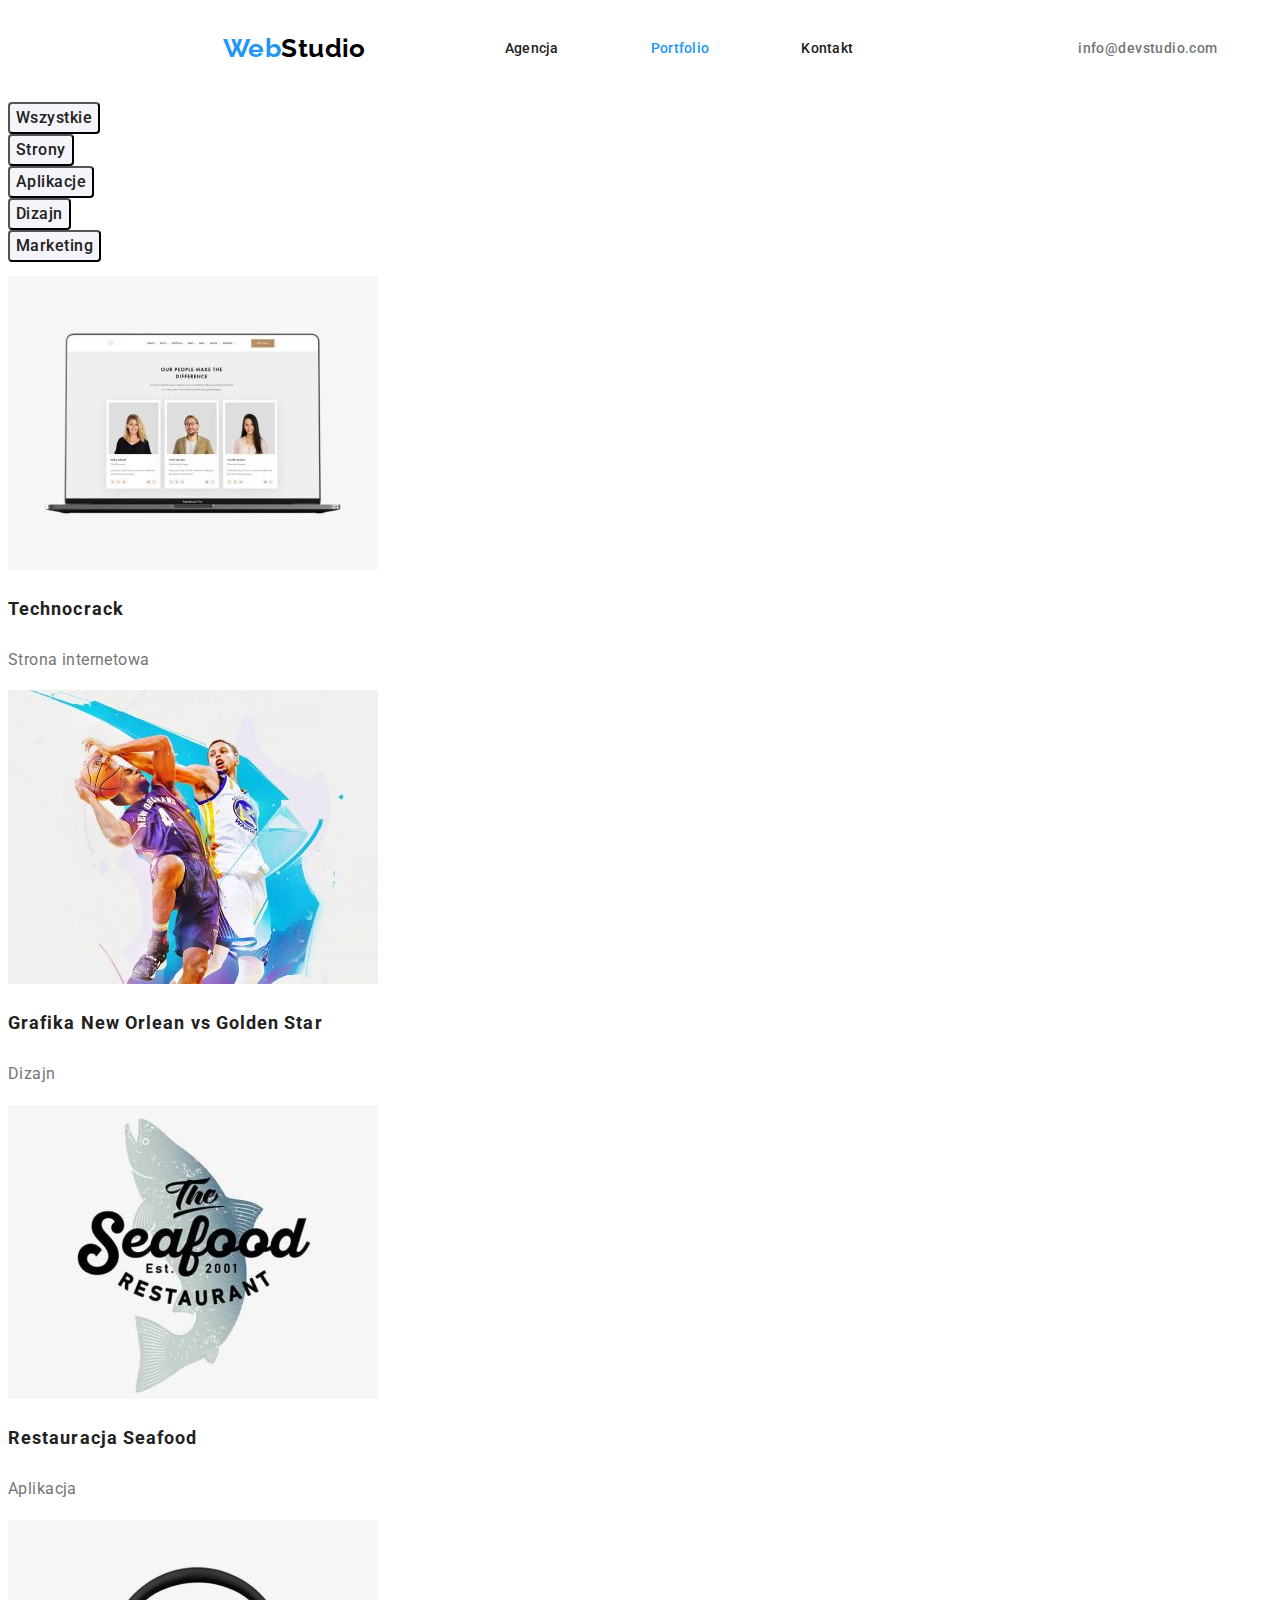
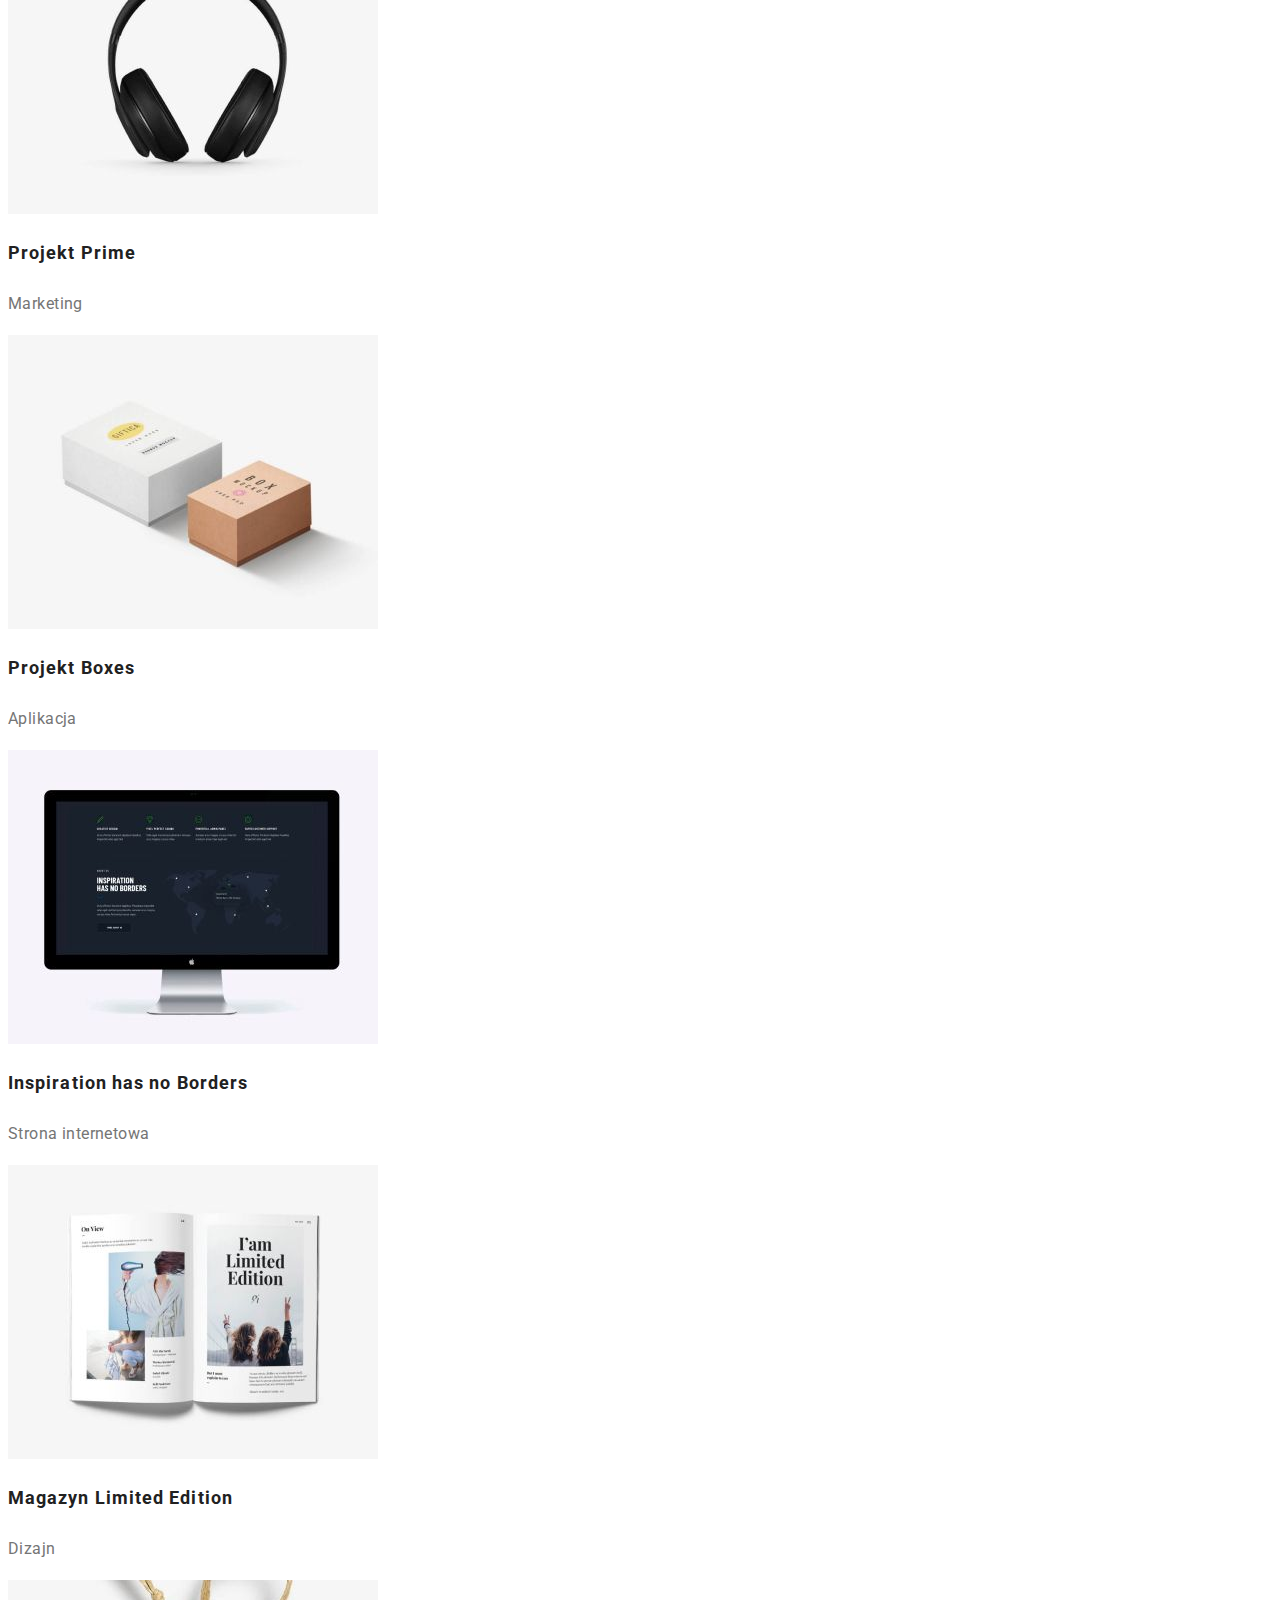
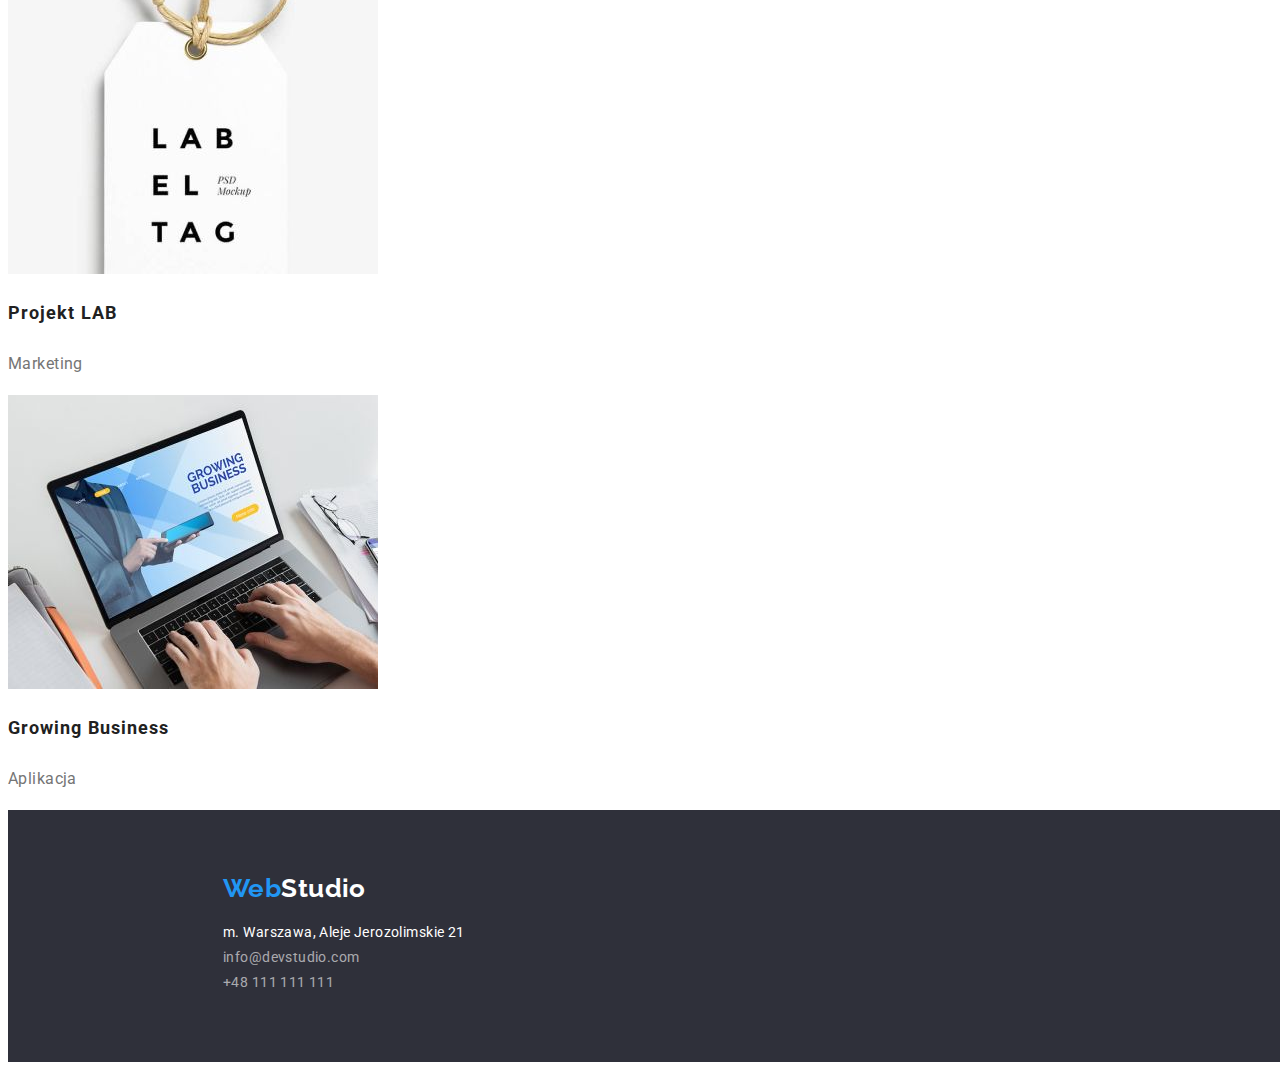
==== portfolio.html @ d2b50af0 "Positioned elements in footer" ====
<!DOCTYPE html>
<html lang="en">
    <head>
        <meta charset="UTF-8" />
        <meta http-equiv="X-UA-Compatible" content="IE=edge" />
        <meta name="viewport" content="width=device-width, initial-scale=1.0" />
        <link rel="stylesheet" href="./css/styles.css" />
        <title>WebStudio</title>
    </head>
    <body>
        <header class="no-decoration no-list-style header">
            <a href="./index.html" class="logo logo-menu"><span>Web</span>Studio</a>
            <nav class="link-select">
                <ul class="menu">
                    <li>
                        <a
                            href="./index.html"
                            class="menu-navigation"
                            >Agencja</a
                        >
                    </li>
                    <li>
                        <a href="./portfolio.html" class="menu-navigation  menu-active"
                            >Portfolio</a
                        >
                    </li>
                    <li>
                        <a href="#" class="menu-navigation">Kontakt</a>
                    </li>
                </ul>
            </nav>
            <ul class="menu-contact link-select">
                <li>
                    <a href="mailto:info@devstudio.com">info@devstudio.com</a>
                </li>
                <li>
                    <a href="tel:+48111111111">+48 111 111 111</a>
                </li>
            </ul>
        </header>
        <main>
            <section class="portfolio no-list-style">
                <h2 class="visually-hidden">Portfolio</h2>
                <ul>
                    <li><button type="button">Wszystkie</button></li>
                    <li><button type="button">Strony</button></li>
                    <li><button type="button">Aplikacje</button></li>
                    <li><button type="button">Dizajn</button></li>
                    <li><button type="button">Marketing</button></li>
                </ul>
                <ul>
                    <li>
                        <img
                            src="./images/portfolio/laptop.jpg"
                            alt="laptop displaying three people"
                            width="370"
                            height="294"
                        />
                        <h3>Technocrack</h3>
                        <p>Strona internetowa</p>
                    </li>
                    <li>
                        <img
                            src="./images/portfolio/two-men.jpg"
                            alt="two mens playing basketball"
                            width="370"
                            height="294"
                        />
                        <h3>Grafika New Orlean vs Golden Star</h3>
                        <p>Dizajn</p>
                    </li>
                    <li>
                        <img
                            src="./images/portfolio/logo-seafood.jpg"
                            alt="logo seafood restaurant"
                            width="370"
                            height="294"
                        />
                        <h3>Restauracja Seafood</h3>
                        <p>Aplikacja</p>
                    </li>
                    <li>
                        <img
                            src="./images/portfolio/headphones.jpg"
                            alt="headphones"
                            width="370"
                            height="294"
                        />
                        <h3>Projekt Prime</h3>
                        <p>Marketing</p>
                    </li>
                    <li>
                        <img
                            src="./images/portfolio/boxes.jpg"
                            alt="two boxes"
                            width="370"
                            height="294"
                        />
                        <h3>Projekt Boxes</h3>
                        <p>Aplikacja</p>
                    </li>
                    <li>
                        <img
                            src="./images/portfolio/monitor.jpg"
                            alt="monitor"
                            width="370"
                            height="294"
                        />
                        <h3>Inspiration has no Borders</h3>
                        <p>Strona internetowa</p>
                    </li>
                    <li>
                        <img
                            src="./images/portfolio/book.jpg"
                            alt="open book"
                            width="370"
                            height="294"
                        />
                        <h3>Magazyn Limited Edition</h3>
                        <p>Dizajn</p>
                    </li>
                    <li>
                        <img
                            src="./images/portfolio/tag.jpg"
                            alt="label"
                            width="370"
                            height="294"
                        />
                        <h3>Projekt LAB</h3>
                        <p>Marketing</p>
                    </li>
                    <li>
                        <img
                            src="./images/portfolio/laptop-working.jpg"
                            alt="men working on laptop"
                            width="370"
                            height="294"
                        />
                        <h3>Growing Business</h3>
                        <p>Aplikacja</p>
                    </li>
                </ul>
            </section>
        </main>
        <footer class="footer no-decoration no-list-style">
            <a href="./index.html" class="logo logo-footer"
                ><span>Web</span>Studio</a
            >
            <address class="footer-navigation link-select">
                <ul class="footer-list">
                    <li class="footer-item">
                        <a
                            href="https://goo.gl/maps/btFzgZddrcj7EQLm6"
                            target="_blank"
                            rel="nofollow noopener"
                        >
                            m. Warszawa, Aleje Jerozolimskie 21
                        </a>
                    </li>
                    <li class="footer-item">
                        <a href="mailto:info@devstudio.com"
                            >info@devstudio.com</a
                        >
                    </li>
                    <li class="footer-item">
                        <a href="tel:+48111111111">+48 111 111 111</a>
                    </li>
                </ul>
            </address>
        </footer>
    </body>
</html>
---- css/styles.css ----
@import url('https://fonts.googleapis.com/css2?family=Raleway:wght@700&family=Roboto:wght@400;500;700;900&display=swap');

:root {
    --siteBackgroundColor: #E5E5E5;
    --blackColor: #000;
    --whiteColor: #FFF;
    --contactColor: #757575;
    --secondaryPageColor: #212121;
    --mainPageColor: #2196F3;
    --footerContactColor: rgba(255, 255, 255, 0.6);
    --bannerBackgroundColor: #2F303A;
    --buttonColor: #F5F4FA;
}

ul {
    padding: 0;
}

body {
    font-family: 'Roboto', sans-serif;
    font-weight: 400;
    font-size: 14px;
    width: 1600px;
    letter-spacing: 0.03em;
    background-color: var(--whiteColor);
    color: var(--secondaryPageColor);
}

.no-decoration a {
    text-decoration: none;
    font-style: normal;
}

.no-list-style li {
    list-style-type: none;
}

.visually-hidden {
    position: absolute;
    width: 1px;
    height: 1px;
    margin: -1px;
    border: 0;
    padding: 0;
    white-space: nowrap;
    clip-path: inset(100%);
    clip: rect(0 0 0 0);
    overflow: hidden;
}

.header {
    height: 80px;
    display: flex;
    align-items: center;
}

.link-select a:hover,
.link-select a:focus,
.link-select ul li a:hover,
.link-select ul li a:focus {
    color: var(--mainPageColor);
}

.menu {
    display: flex;
}

.menu-navigation {
    font-weight: 500;
    line-height: 16px;
    letter-spacing: 0.02em;
    color: var(--secondaryPageColor);
    margin: 0 46px;
}

.menu-active {
    color: var(--mainPageColor);

}

.menu-contact {
    display: flex;
    margin: auto;
}

.menu-contact a {
    color: var(--contactColor);
    font-weight: 500;
    margin: 0 50px;
}

.logo {
    font-family: 'Raleway', sans-serif;
    font-weight: 700;
    font-size: 26px;
    line-height: 1.19;
    color: var(--blackColor);
}

.logo-menu {
    margin: 0 93px 0 215px;
}

.logo span {
    color: var(--mainPageColor);
}

.logo-footer {
    color: var(--whiteColor);
    margin: 0 0 20px 215px;
}

.footer {
    background: var(--bannerBackgroundColor);
    height: 252px;
    display: flex;
    flex-direction: column;
    justify-content: center;
}

.footer-list {
    margin: 0 0 0 215px;
}

.footer-item {
    margin: 0 0 9px;
}

.footer-navigation a {
    color: var(--footerContactColor);
}

.footer-navigation li:first-child a {
    color: var(--whiteColor);
}

.banner {
    background: var(--bannerBackgroundColor);
    height: 600px;
    display: flex;
    flex-direction: column;
    align-items: center;
    justify-content: center;

}

.banner-title {
    font-weight: 900;
    font-size: 44px;
    font-family: inherit;
    line-height: 1.36;
    text-align: center;
    letter-spacing: 0.06em;
    color: var(--whiteColor);
    width: 700px;
}

.banner-button {
    color: var(--whiteColor);
    background: var(--mainPageColor);
    box-shadow: 0px 4px 4px rgba(0, 0, 0, 0.15);
    border-radius: 4px;
    width: 200px;
    height: 50px;
    font-weight: 700;
    font-size: 16px;
    font-family: inherit;
    line-height: 1.87;
    letter-spacing: 0.06em;
    cursor: pointer;
}

.description-list {
    display: flex;
    justify-content: center;
}

.description-item {
    width: 270px;
    margin: 94px 30px;
}

.description-subtitle {
    font-weight: 700;
    font-size: 14px;
    line-height: 1.14;
    color: var(--secondaryPageColor);
}

.description-content {
    line-height: 1.71;
    color: var(--contactColor);
}

.about_us {
    display: flex;
    justify-content: center;
}

.about_us-item {
    margin: 50px 30px;
}

.about_us-title {
    font-weight: 700;
    font-size: 36px;
    line-height: 1.16;
    text-align: center;
    color: var(--secondaryPageColor);
}

.crew {
    background: var(--buttonColor);
    height: 648px;
    display: flex;
    flex-direction: column;
    align-items: center;
}

.crew-list {
    display: flex;
    justify-content: center;
}

.crew-item {
    width: 270px;
    background: var(--whiteColor);
    box-shadow: 0px 1px 3px rgba(0, 0, 0, 0.12), 0px 1px 1px rgba(0, 0, 0, 0.14), 0px 2px 1px rgba(0, 0, 0, 0.2);
    border-radius: 0px 0px 4px 4px;
    margin: 0 30px;
}

.crew-title {
    font-weight: 700;
    font-size: 36px;
    line-height: 1.16;
    text-align: center;
    color: var(--secondaryPageColor);
}

.crew-name {
    font-weight: 500;
    font-size: 16px;
    line-height: 1.18;
    text-align: center;
    color: var(--secondaryPageColor);
    margin: 30px 0 10px;
}

.crew-position {
    font-size: 16px;
    line-height: 1.18;
    text-align: center;
    color: var(--contactColor);
    padding: 0 0 30px;
}

/*-------------------------------------- PORTFOLIO STLES --------------------------------------*/

.portfolio h3 {
    font-weight: 700;
    font-size: 18px;
    line-height: 2;
    letter-spacing: 0.06em;
    color: var(--secondaryPageColor);
}

.portfolio p {
    font-size: 16px;
    line-height: 1.87;
    color: var(--contactColor);
}

.portfolio button {
    font-weight: 500;
    font-size: 16px;
    font-family: inherit;
    line-height: 1.62;
    letter-spacing: 0.03em;
    text-align: center;
    border-radius: 4px;
    background: var(--buttonColor);
    color: var(--secondaryPageColor);
    cursor: pointer;
}

.portfolio button:hover,
.portfolio button:focus {
    color: var(--whiteColor);
    background: var(--mainPageColor);
    box-shadow: 0px 3px 1px rgba(0, 0, 0, 0.1), 0px 1px 2px rgba(0, 0, 0, 0.08), 0px 2px 2px rgba(0, 0, 0, 0.12);
}
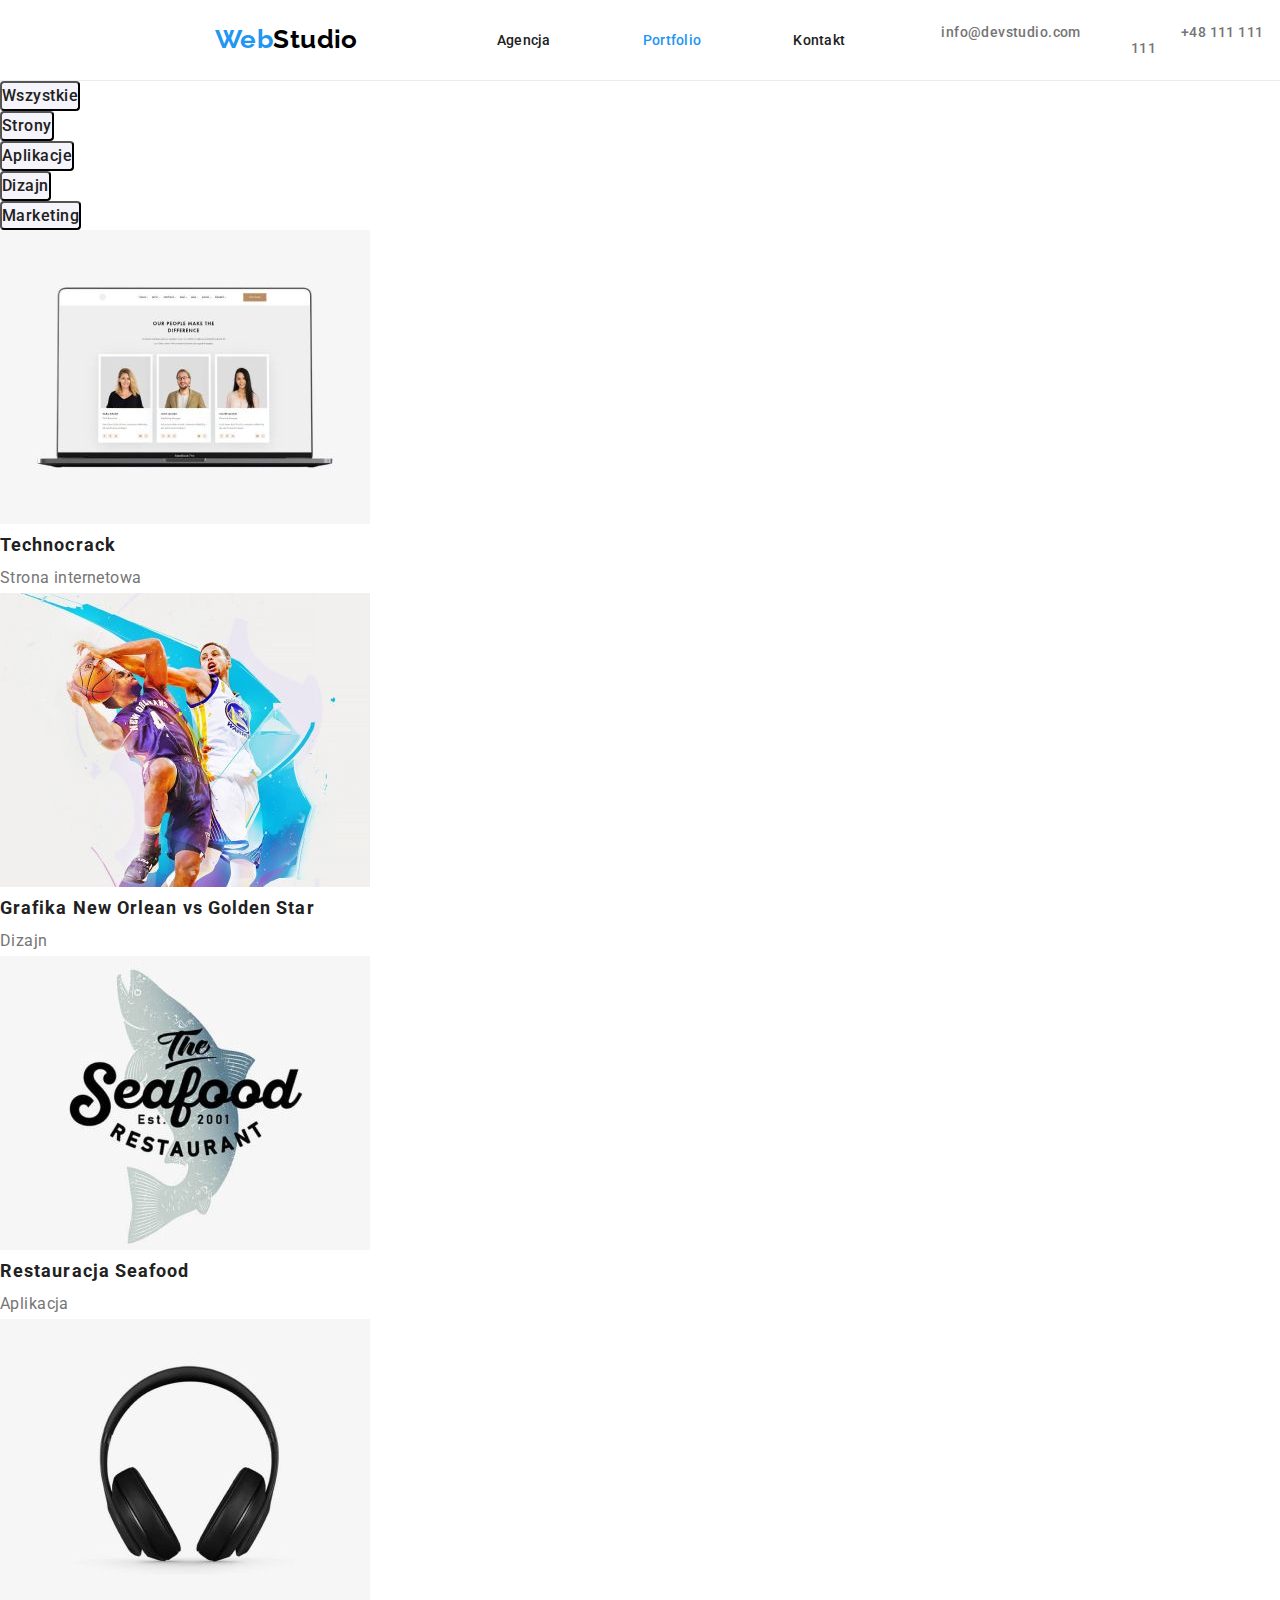
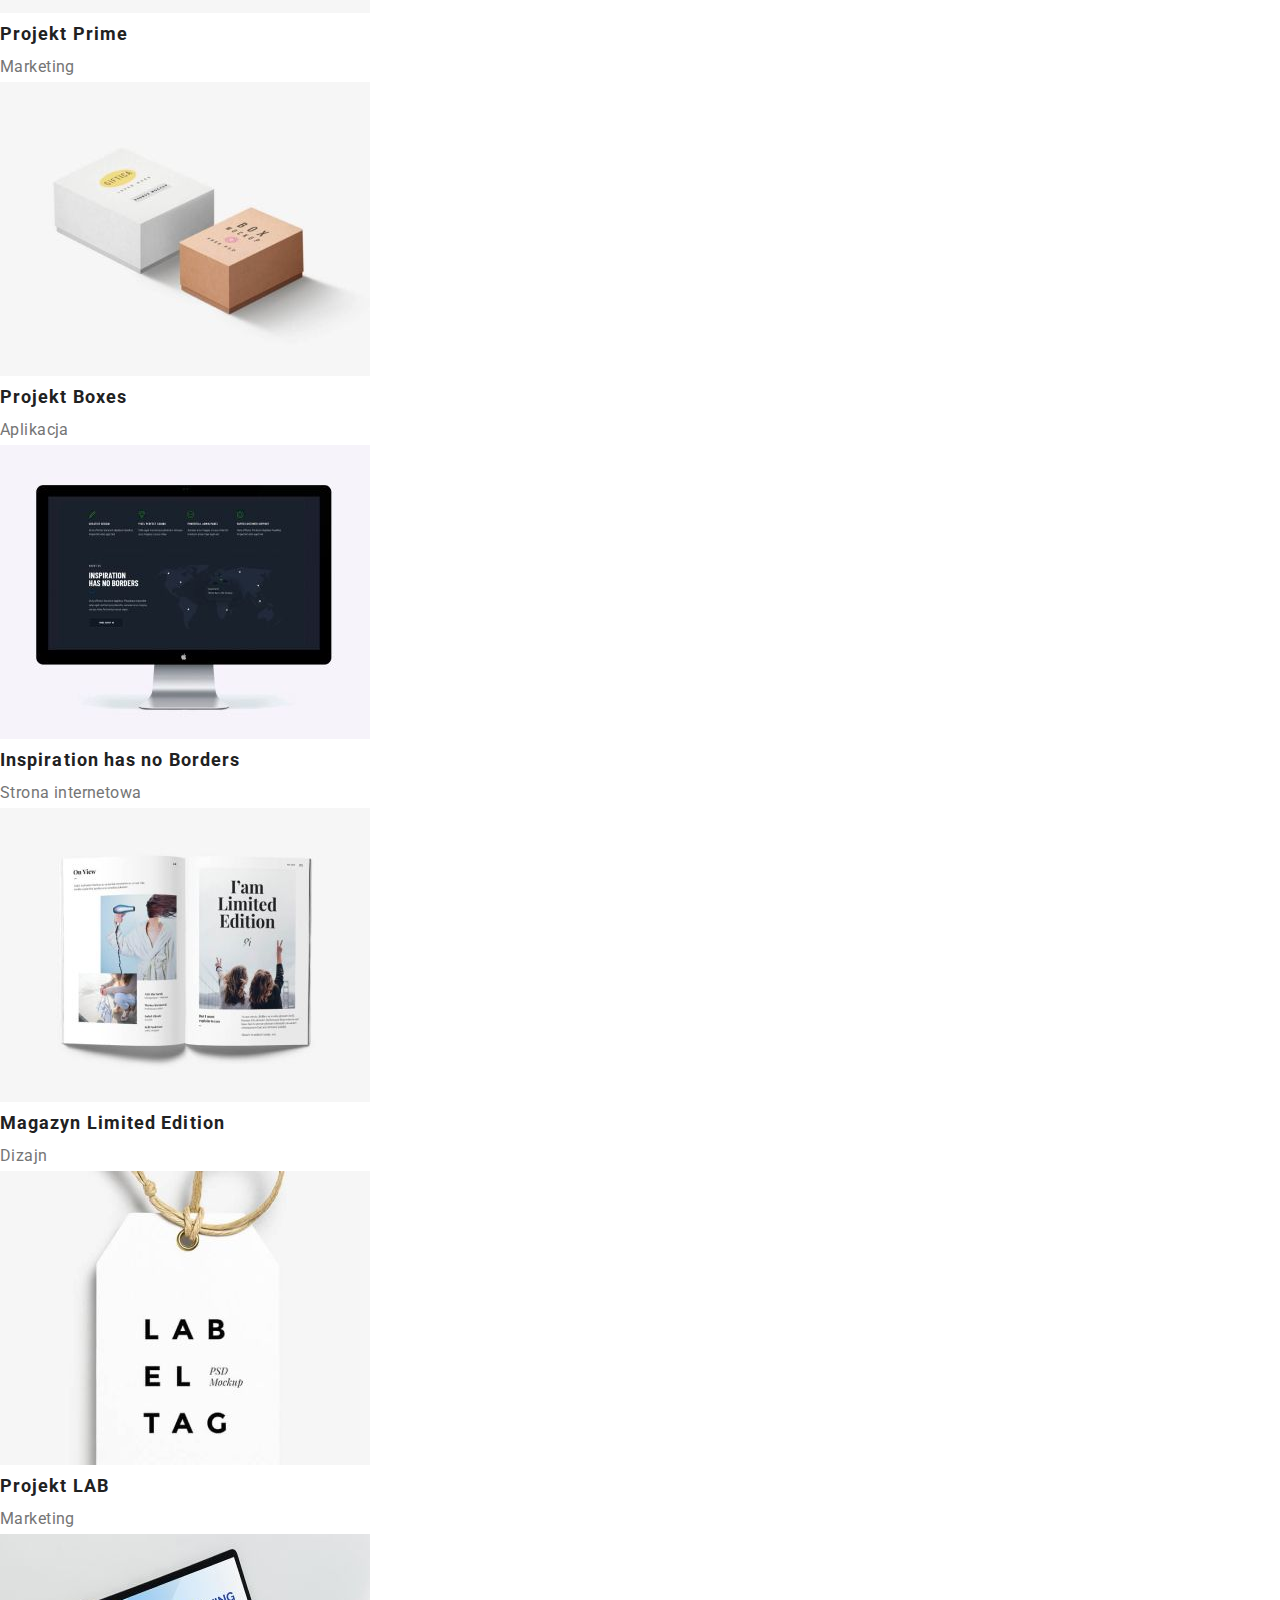
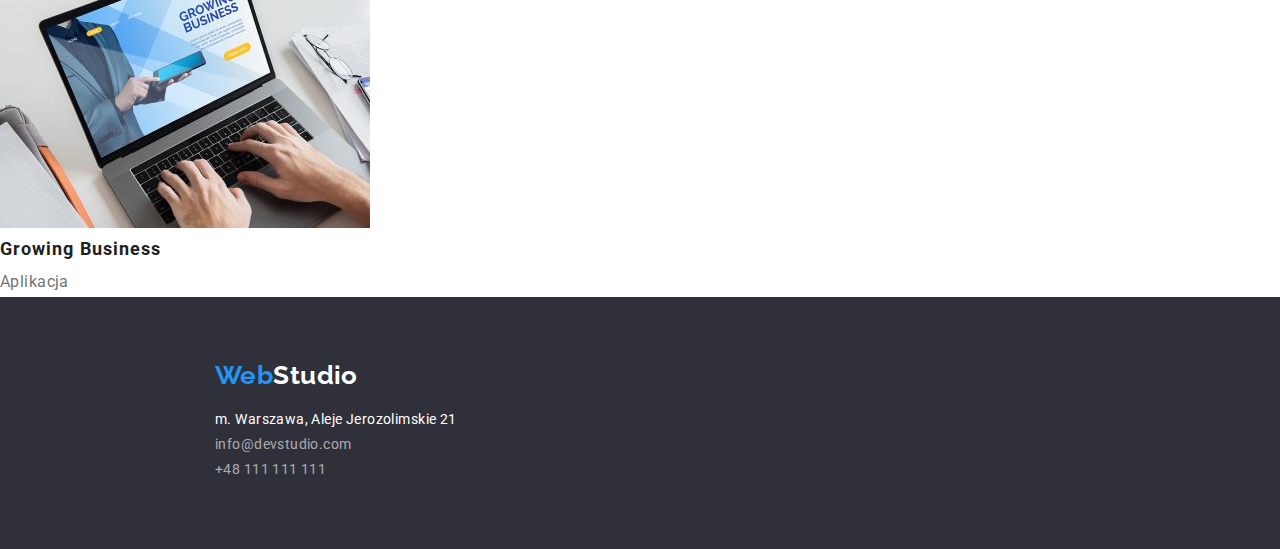
==== commit eb988749: "Corrected styles in header" ====
--- a/portfolio.html
+++ b/portfolio.html
@@ -9,18 +9,20 @@
     </head>
     <body>
         <header class="no-decoration no-list-style header">
-            <a href="./index.html" class="logo logo-menu"><span>Web</span>Studio</a>
+            <a href="./index.html" class="logo logo-menu"
+                ><span>Web</span>Studio</a
+            >
             <nav class="link-select">
                 <ul class="menu">
                     <li>
-                        <a
-                            href="./index.html"
-                            class="menu-navigation"
+                        <a href="./index.html" class="menu-navigation"
                             >Agencja</a
                         >
                     </li>
                     <li>
-                        <a href="./portfolio.html" class="menu-navigation  menu-active"
+                        <a
+                            href="./portfolio.html"
+                            class="menu-navigation menu-active"
                             >Portfolio</a
                         >
                     </li>
--- a/css/styles.css
+++ b/css/styles.css
@@ -10,9 +10,11 @@
     --footerContactColor: rgba(255, 255, 255, 0.6);
     --bannerBackgroundColor: #2F303A;
     --buttonColor: #F5F4FA;
-}
-
-ul {
+    --headerButtonColor: #ECECEC;
+}
+
+* {
+    margin: 0;
     padding: 0;
 }
 
@@ -20,10 +22,20 @@
     font-family: 'Roboto', sans-serif;
     font-weight: 400;
     font-size: 14px;
-    width: 1600px;
     letter-spacing: 0.03em;
     background-color: var(--whiteColor);
     color: var(--secondaryPageColor);
+}
+
+.container {
+    width: 1600px;
+    display: flex;
+    flex-direction: column;
+    justify-content: center;
+}
+
+.section {
+    padding: 94px 0 94px;
 }
 
 .no-decoration a {
@@ -49,9 +61,10 @@
 }
 
 .header {
-    height: 80px;
     display: flex;
     align-items: center;
+    justify-content: flex-start;
+    border-bottom: 1px solid var(--headerButtonColor);
 }
 
 .link-select a:hover,
@@ -99,6 +112,7 @@
 
 .logo-menu {
     margin: 0 93px 0 215px;
+    padding: 24px 0 25px;
 }
 
 .logo span {
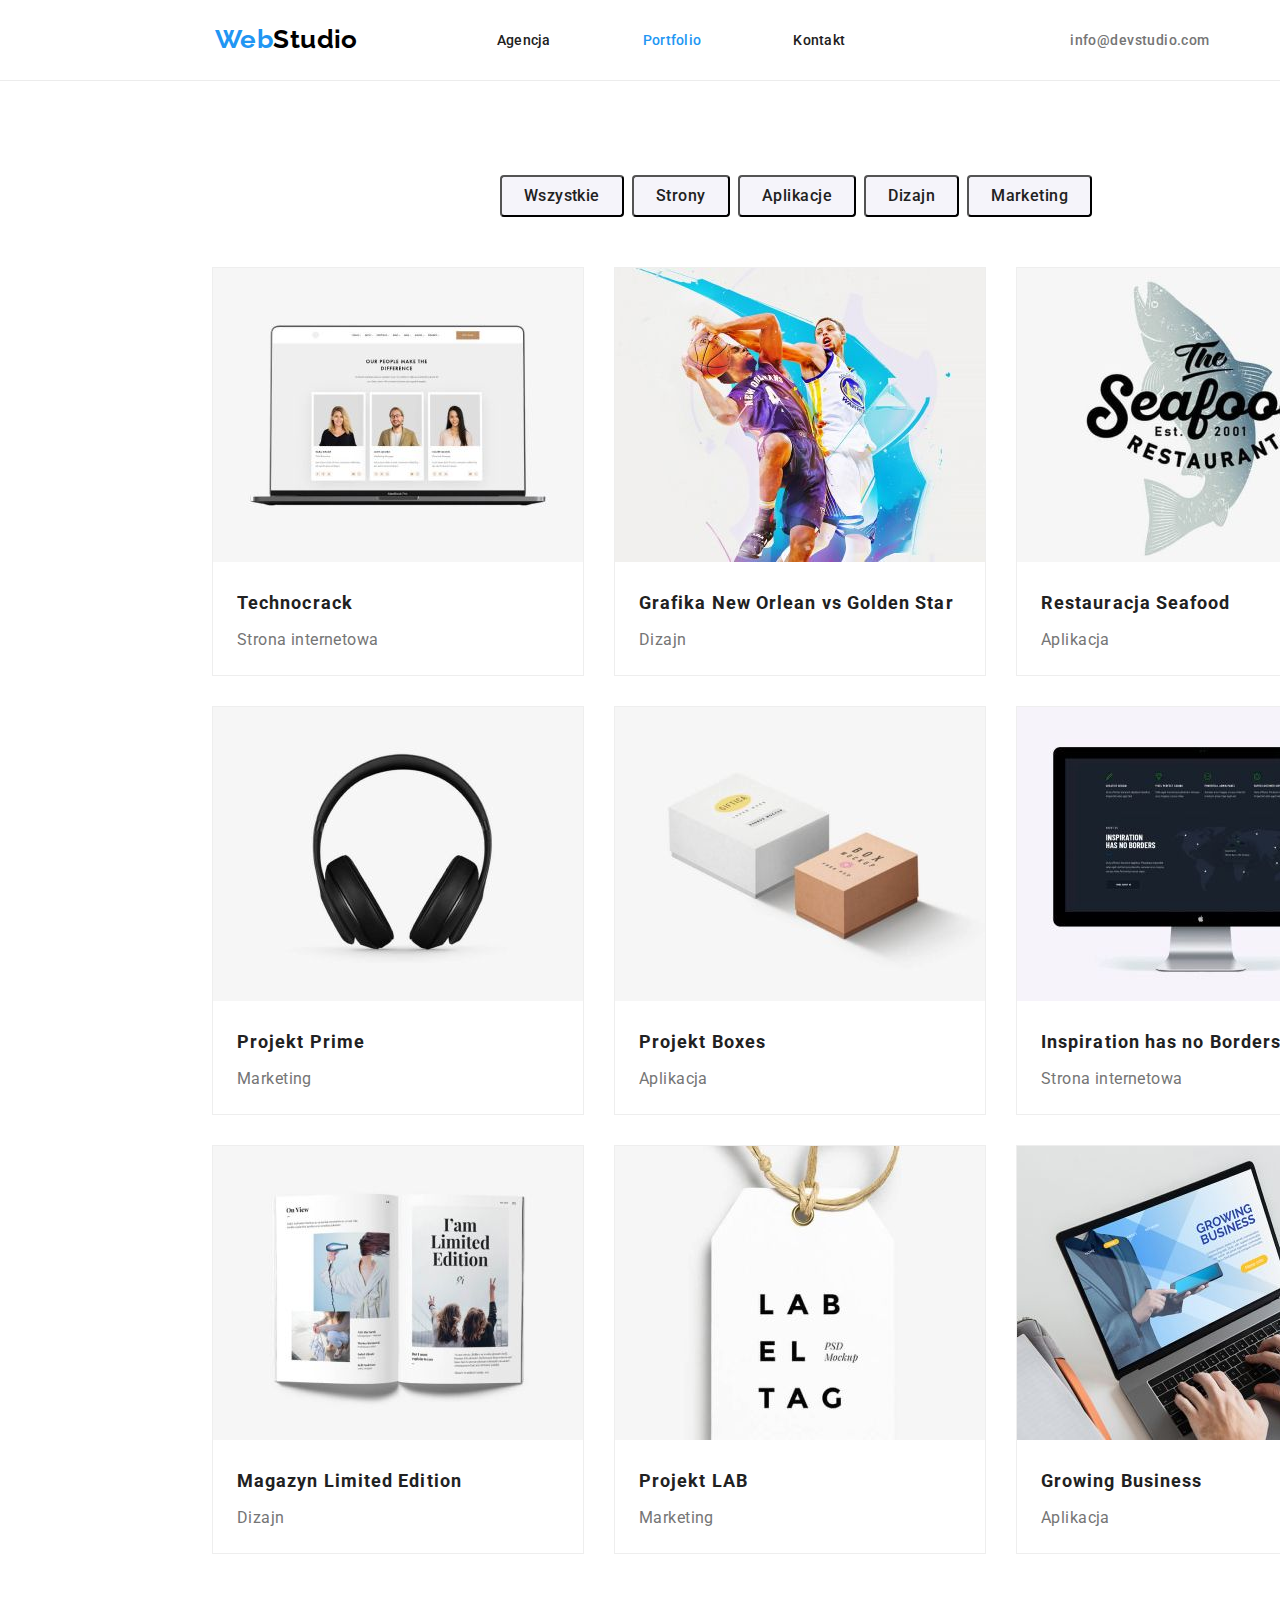
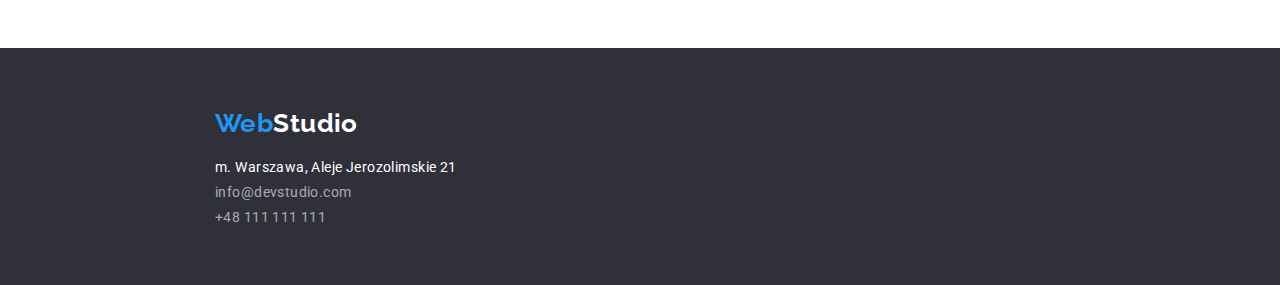
==== commit a53fc910: "Completed styles for portfolio page" ====
--- a/portfolio.html
+++ b/portfolio.html
@@ -7,7 +7,7 @@
         <link rel="stylesheet" href="./css/styles.css" />
         <title>WebStudio</title>
     </head>
-    <body>
+    <body class="container">
         <header class="no-decoration no-list-style header">
             <a href="./index.html" class="logo logo-menu"
                 ><span>Web</span>Studio</a
@@ -15,14 +15,14 @@
             <nav class="link-select">
                 <ul class="menu">
                     <li>
-                        <a href="./index.html" class="menu-navigation"
+                        <a
+                            href="./index.html"
+                            class="menu-navigation "
                             >Agencja</a
                         >
                     </li>
                     <li>
-                        <a
-                            href="./portfolio.html"
-                            class="menu-navigation menu-active"
+                        <a href="./portfolio.html" class="menu-navigation menu-active"
                             >Portfolio</a
                         >
                     </li>
@@ -33,7 +33,9 @@
             </nav>
             <ul class="menu-contact link-select">
                 <li>
-                    <a href="mailto:info@devstudio.com">info@devstudio.com</a>
+                    <a href="mailto:info@devstudio.com"
+                        >info@devstudio.com</a
+                    >
                 </li>
                 <li>
                     <a href="tel:+48111111111">+48 111 111 111</a>
@@ -41,105 +43,105 @@
             </ul>
         </header>
         <main>
-            <section class="portfolio no-list-style">
+            <section class="portfolio no-list-style section">
                 <h2 class="visually-hidden">Portfolio</h2>
-                <ul>
+                <ul class="portfolio-bottons-list">
                     <li><button type="button">Wszystkie</button></li>
                     <li><button type="button">Strony</button></li>
                     <li><button type="button">Aplikacje</button></li>
                     <li><button type="button">Dizajn</button></li>
                     <li><button type="button">Marketing</button></li>
                 </ul>
-                <ul>
-                    <li>
+                <ul class="portfolio-list">
+                    <li class="portfolio-item">
                         <img
                             src="./images/portfolio/laptop.jpg"
                             alt="laptop displaying three people"
                             width="370"
                             height="294"
                         />
-                        <h3>Technocrack</h3>
-                        <p>Strona internetowa</p>
+                        <h3 class="portfolio-item-name">Technocrack</h3>
+                        <p class="portfolio-item-description">Strona internetowa</p>
                     </li>
-                    <li>
+                    <li class="portfolio-item">
                         <img
                             src="./images/portfolio/two-men.jpg"
                             alt="two mens playing basketball"
                             width="370"
                             height="294"
                         />
-                        <h3>Grafika New Orlean vs Golden Star</h3>
-                        <p>Dizajn</p>
+                        <h3 class="portfolio-item-name">Grafika New Orlean vs Golden Star</h3>
+                        <p class="portfolio-item-description">Dizajn</p>
                     </li>
-                    <li>
+                    <li class="portfolio-item">
                         <img
                             src="./images/portfolio/logo-seafood.jpg"
                             alt="logo seafood restaurant"
                             width="370"
                             height="294"
                         />
-                        <h3>Restauracja Seafood</h3>
-                        <p>Aplikacja</p>
+                        <h3 class="portfolio-item-name">Restauracja Seafood</h3>
+                        <p class="portfolio-item-description">Aplikacja</p>
                     </li>
-                    <li>
+                    <li class="portfolio-item">
                         <img
                             src="./images/portfolio/headphones.jpg"
                             alt="headphones"
                             width="370"
                             height="294"
                         />
-                        <h3>Projekt Prime</h3>
-                        <p>Marketing</p>
+                        <h3 class="portfolio-item-name">Projekt Prime</h3>
+                        <p class="portfolio-item-description">Marketing</p>
                     </li>
-                    <li>
+                    <li class="portfolio-item">
                         <img
                             src="./images/portfolio/boxes.jpg"
                             alt="two boxes"
                             width="370"
                             height="294"
                         />
-                        <h3>Projekt Boxes</h3>
-                        <p>Aplikacja</p>
+                        <h3 class="portfolio-item-name">Projekt Boxes</h3>
+                        <p class="portfolio-item-description">Aplikacja</p>
                     </li>
-                    <li>
+                    <li class="portfolio-item">
                         <img
                             src="./images/portfolio/monitor.jpg"
                             alt="monitor"
                             width="370"
                             height="294"
                         />
-                        <h3>Inspiration has no Borders</h3>
-                        <p>Strona internetowa</p>
+                        <h3 class="portfolio-item-name">Inspiration has no Borders</h3>
+                        <p class="portfolio-item-description">Strona internetowa</p>
                     </li>
-                    <li>
+                    <li class="portfolio-item">
                         <img
                             src="./images/portfolio/book.jpg"
                             alt="open book"
                             width="370"
                             height="294"
                         />
-                        <h3>Magazyn Limited Edition</h3>
-                        <p>Dizajn</p>
+                        <h3 class="portfolio-item-name">Magazyn Limited Edition</h3>
+                        <p class="portfolio-item-description">Dizajn</p>
                     </li>
-                    <li>
+                    <li class="portfolio-item">
                         <img
                             src="./images/portfolio/tag.jpg"
                             alt="label"
                             width="370"
                             height="294"
                         />
-                        <h3>Projekt LAB</h3>
-                        <p>Marketing</p>
+                        <h3 class="portfolio-item-name">Projekt LAB</h3>
+                        <p class="portfolio-item-description">Marketing</p>
                     </li>
-                    <li>
+                    <li class="portfolio-item">
                         <img
                             src="./images/portfolio/laptop-working.jpg"
                             alt="men working on laptop"
                             width="370"
                             height="294"
                         />
-                        <h3>Growing Business</h3>
-                        <p>Aplikacja</p>
+                        <h3 class="portfolio-item-name">Growing Business</h3>
+                        <p class="portfolio-item-description">Aplikacja</p>
                     </li>
                 </ul>
             </section>
--- a/css/styles.css
+++ b/css/styles.css
@@ -11,6 +11,7 @@
     --bannerBackgroundColor: #2F303A;
     --buttonColor: #F5F4FA;
     --headerButtonColor: #ECECEC;
+    --portfolioBorderColor: #EEEEEE;
 }
 
 * {
@@ -122,11 +123,11 @@
 .logo-footer {
     color: var(--whiteColor);
     margin: 0 0 20px 215px;
+    padding-top: 60px;
 }
 
 .footer {
     background: var(--bannerBackgroundColor);
-    height: 252px;
     display: flex;
     flex-direction: column;
     justify-content: center;
@@ -136,8 +137,12 @@
     margin: 0 0 0 215px;
 }
 
+.footer-list li:last-child {
+    padding-bottom: 60px;
+}
+
 .footer-item {
-    margin: 0 0 9px;
+    padding-bottom: 9px;
 }
 
 .footer-navigation a {
@@ -150,12 +155,11 @@
 
 .banner {
     background: var(--bannerBackgroundColor);
-    height: 600px;
     display: flex;
     flex-direction: column;
     align-items: center;
     justify-content: center;
-
+    padding-bottom: 200px;
 }
 
 .banner-title {
@@ -167,6 +171,7 @@
     letter-spacing: 0.06em;
     color: var(--whiteColor);
     width: 700px;
+    padding: 106px 0 30px 0;
 }
 
 .banner-button {
@@ -191,7 +196,7 @@
 
 .description-item {
     width: 270px;
-    margin: 94px 30px;
+    margin: 0 30px;
 }
 
 .description-subtitle {
@@ -207,12 +212,16 @@
 }
 
 .about_us {
+    padding-top: 0;
+}
+
+.about_us-list {
     display: flex;
     justify-content: center;
 }
 
 .about_us-item {
-    margin: 50px 30px;
+    margin: 0 30px;
 }
 
 .about_us-title {
@@ -221,11 +230,11 @@
     line-height: 1.16;
     text-align: center;
     color: var(--secondaryPageColor);
+    padding-bottom: 50px;
 }
 
 .crew {
     background: var(--buttonColor);
-    height: 648px;
     display: flex;
     flex-direction: column;
     align-items: center;
@@ -250,6 +259,7 @@
     line-height: 1.16;
     text-align: center;
     color: var(--secondaryPageColor);
+    padding-bottom: 50px;
 }
 
 .crew-name {
@@ -296,6 +306,33 @@
     background: var(--buttonColor);
     color: var(--secondaryPageColor);
     cursor: pointer;
+    padding: 6px 22px 6px 22px;
+    margin-right: 8px;
+}
+
+.portfolio-bottons-list{
+    display: flex;
+    justify-content: center;
+}
+
+.portfolio-item {
+    border: 1px solid var(--portfolioBorderColor);
+}
+
+.portfolio-item-name {
+    padding: 20px 0 4px 24px;
+}
+
+.portfolio-item-description {
+    padding: 0 0 20px 24px;
+}
+
+.portfolio-list {
+    display: flex;
+    justify-content: center;
+    flex-wrap: wrap;
+    gap: 30px 30px;
+    padding: 50px 100px 0 100px;
 }
 
 .portfolio button:hover,
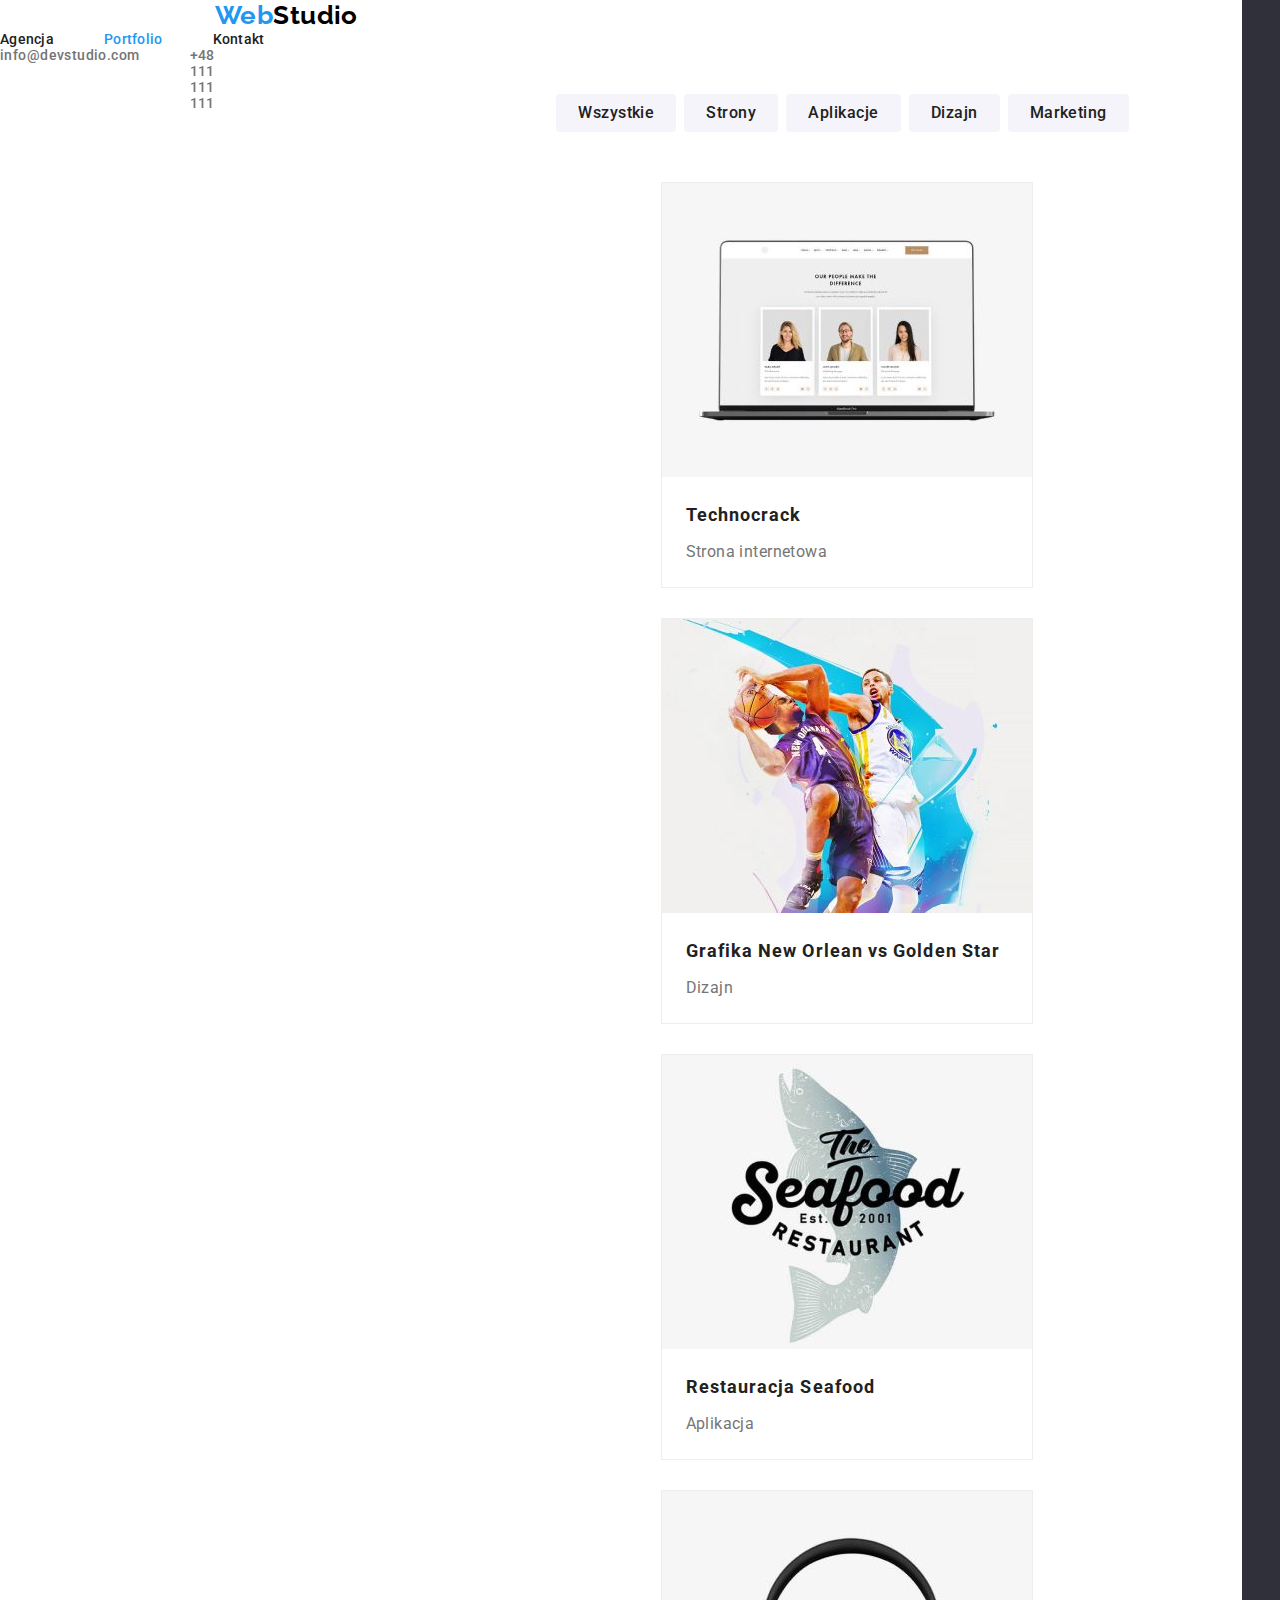
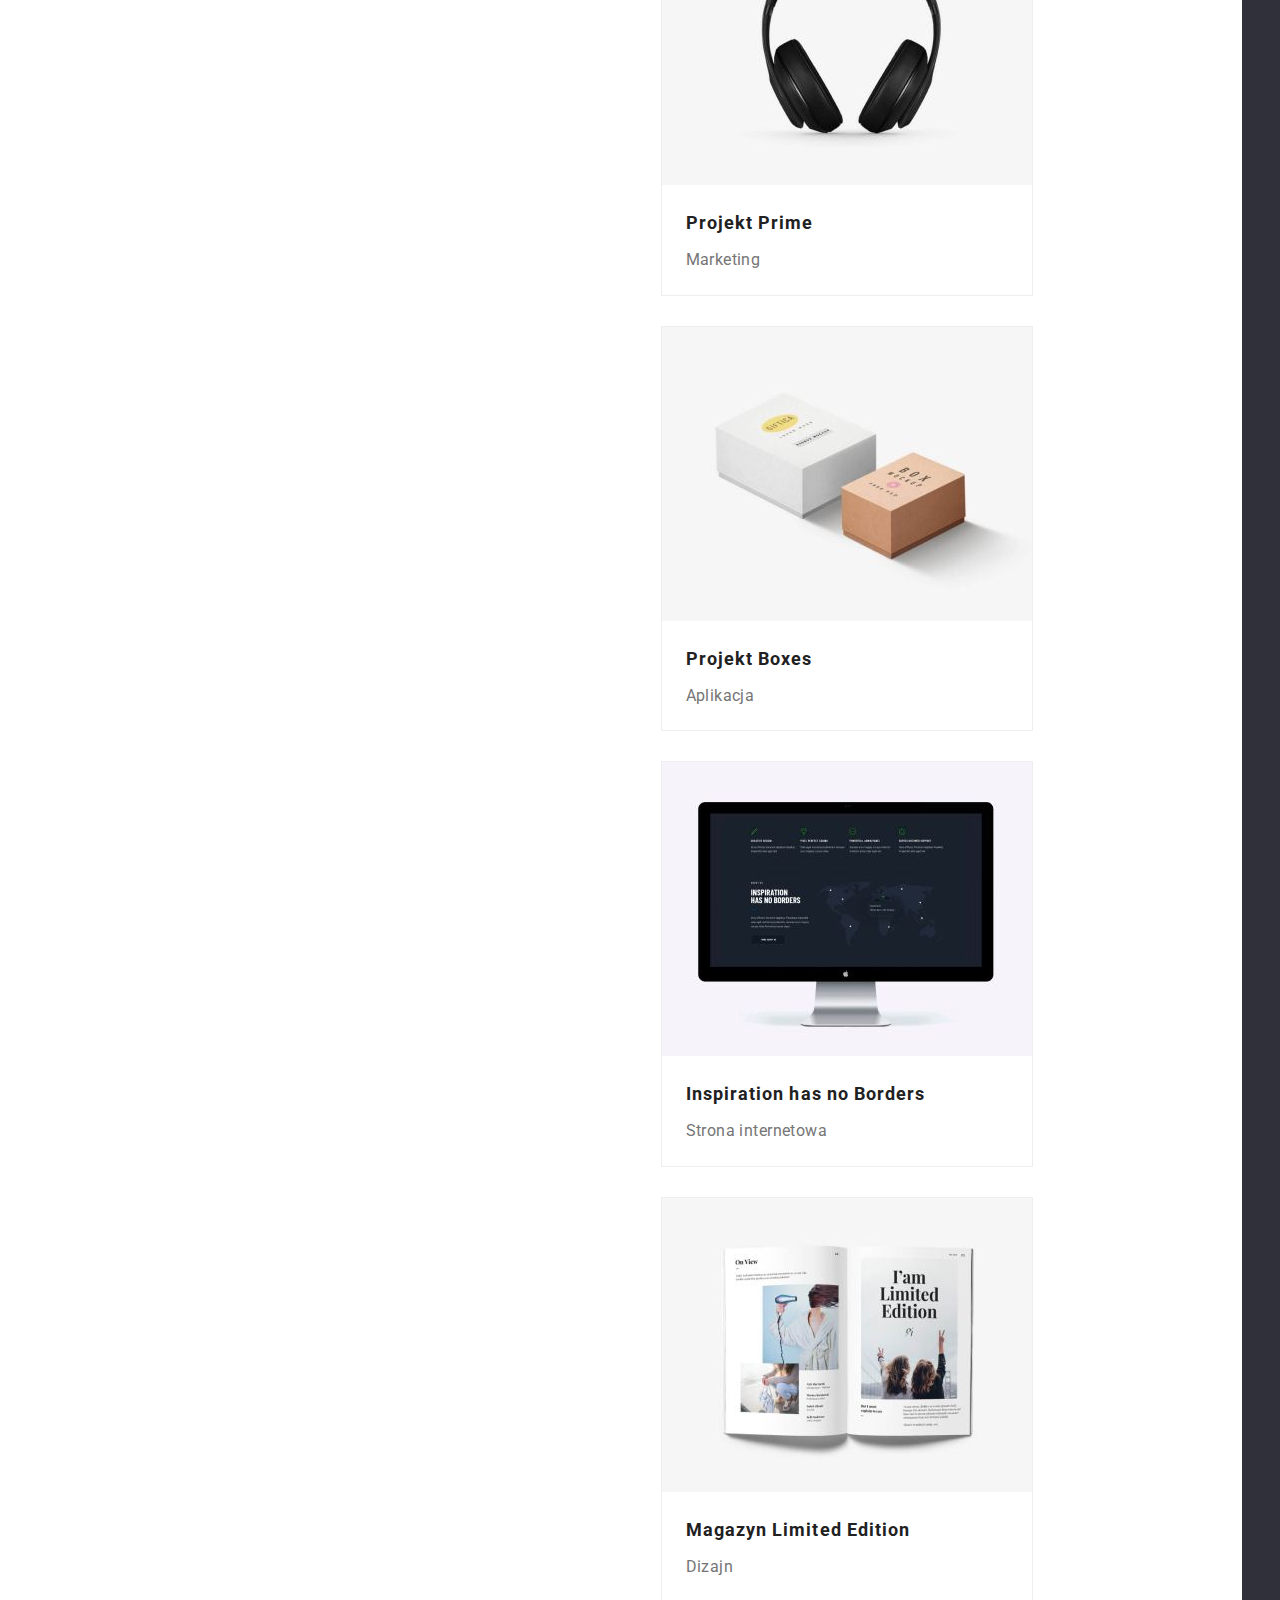
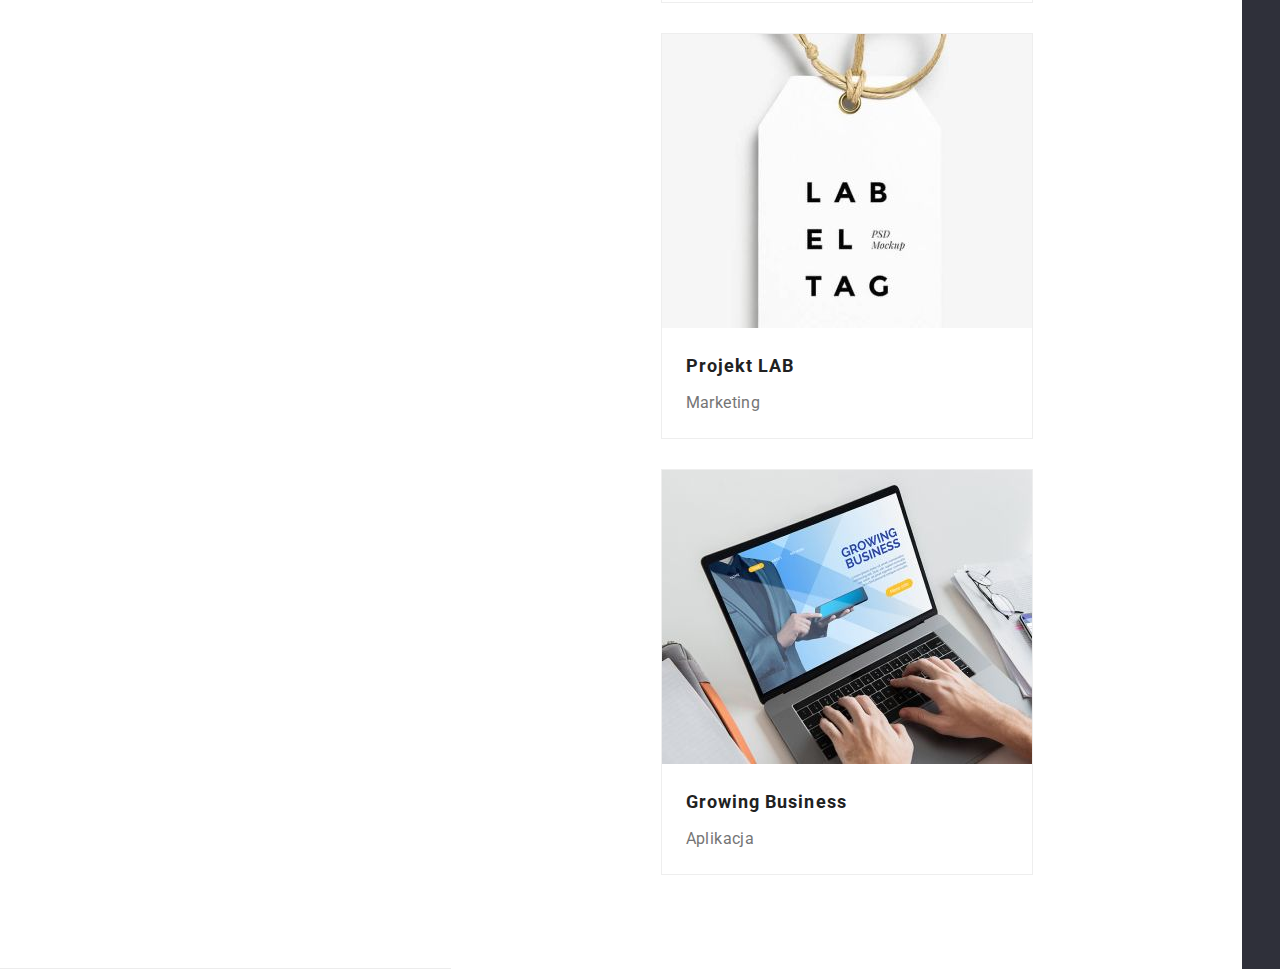
==== commit c356ff12: "Corrected header styles" ====
--- a/portfolio.html
+++ b/portfolio.html
@@ -4,6 +4,7 @@
         <meta charset="UTF-8" />
         <meta http-equiv="X-UA-Compatible" content="IE=edge" />
         <meta name="viewport" content="width=device-width, initial-scale=1.0" />
+        <link rel="stylesheet" href="https://cdnjs.cloudflare.com/ajax/libs/modern-normalize/1.1.0/modern-normalize.min.css" integrity="sha512-wpPYUAdjBVSE4KJnH1VR1HeZfpl1ub8YT/NKx4PuQ5NmX2tKuGu6U/JRp5y+Y8XG2tV+wKQpNHVUX03MfMFn9Q==" crossorigin="anonymous" referrerpolicy="no-referrer" />
         <link rel="stylesheet" href="./css/styles.css" />
         <title>WebStudio</title>
     </head>
--- a/css/styles.css
+++ b/css/styles.css
@@ -14,14 +14,35 @@
     --portfolioBorderColor: #EEEEEE;
 }
 
-* {
+h1, h2, h3, h4, h5, h6, p {
     margin: 0;
-    padding: 0;
+}
+
+ul, ol {
+    list-style: none;
+    padding-left: 0;
+    margin: 0;
+}
+
+a {
+    text-decoration: none;
+}
+
+img {
+    display: block;
+    max-width: 100%;
+    height: auto;
+}
+
+button {
+    display: block;
+    cursor: pointer;
+    border: none;
+    border-radius: 4px;
 }
 
 body {
     font-family: 'Roboto', sans-serif;
-    font-weight: 400;
     font-size: 14px;
     letter-spacing: 0.03em;
     background-color: var(--whiteColor);
@@ -29,10 +50,9 @@
 }
 
 .container {
+    display: flex;
+    margin: 0 auto;
     width: 1600px;
-    display: flex;
-    flex-direction: column;
-    justify-content: center;
 }
 
 .section {
@@ -62,9 +82,7 @@
 }
 
 .header {
-    display: flex;
     align-items: center;
-    justify-content: flex-start;
     border-bottom: 1px solid var(--headerButtonColor);
 }
 
@@ -77,6 +95,7 @@
 
 .menu {
     display: flex;
+    gap: 50px;
 }
 
 .menu-navigation {
@@ -84,7 +103,7 @@
     line-height: 16px;
     letter-spacing: 0.02em;
     color: var(--secondaryPageColor);
-    margin: 0 46px;
+    
 }
 
 .menu-active {
@@ -94,13 +113,14 @@
 
 .menu-contact {
     display: flex;
-    margin: auto;
+    margin-left: auto;
+    margin-right: 215px;
+    gap: 50px;
 }
 
 .menu-contact a {
     color: var(--contactColor);
     font-weight: 500;
-    margin: 0 50px;
 }
 
 .logo {
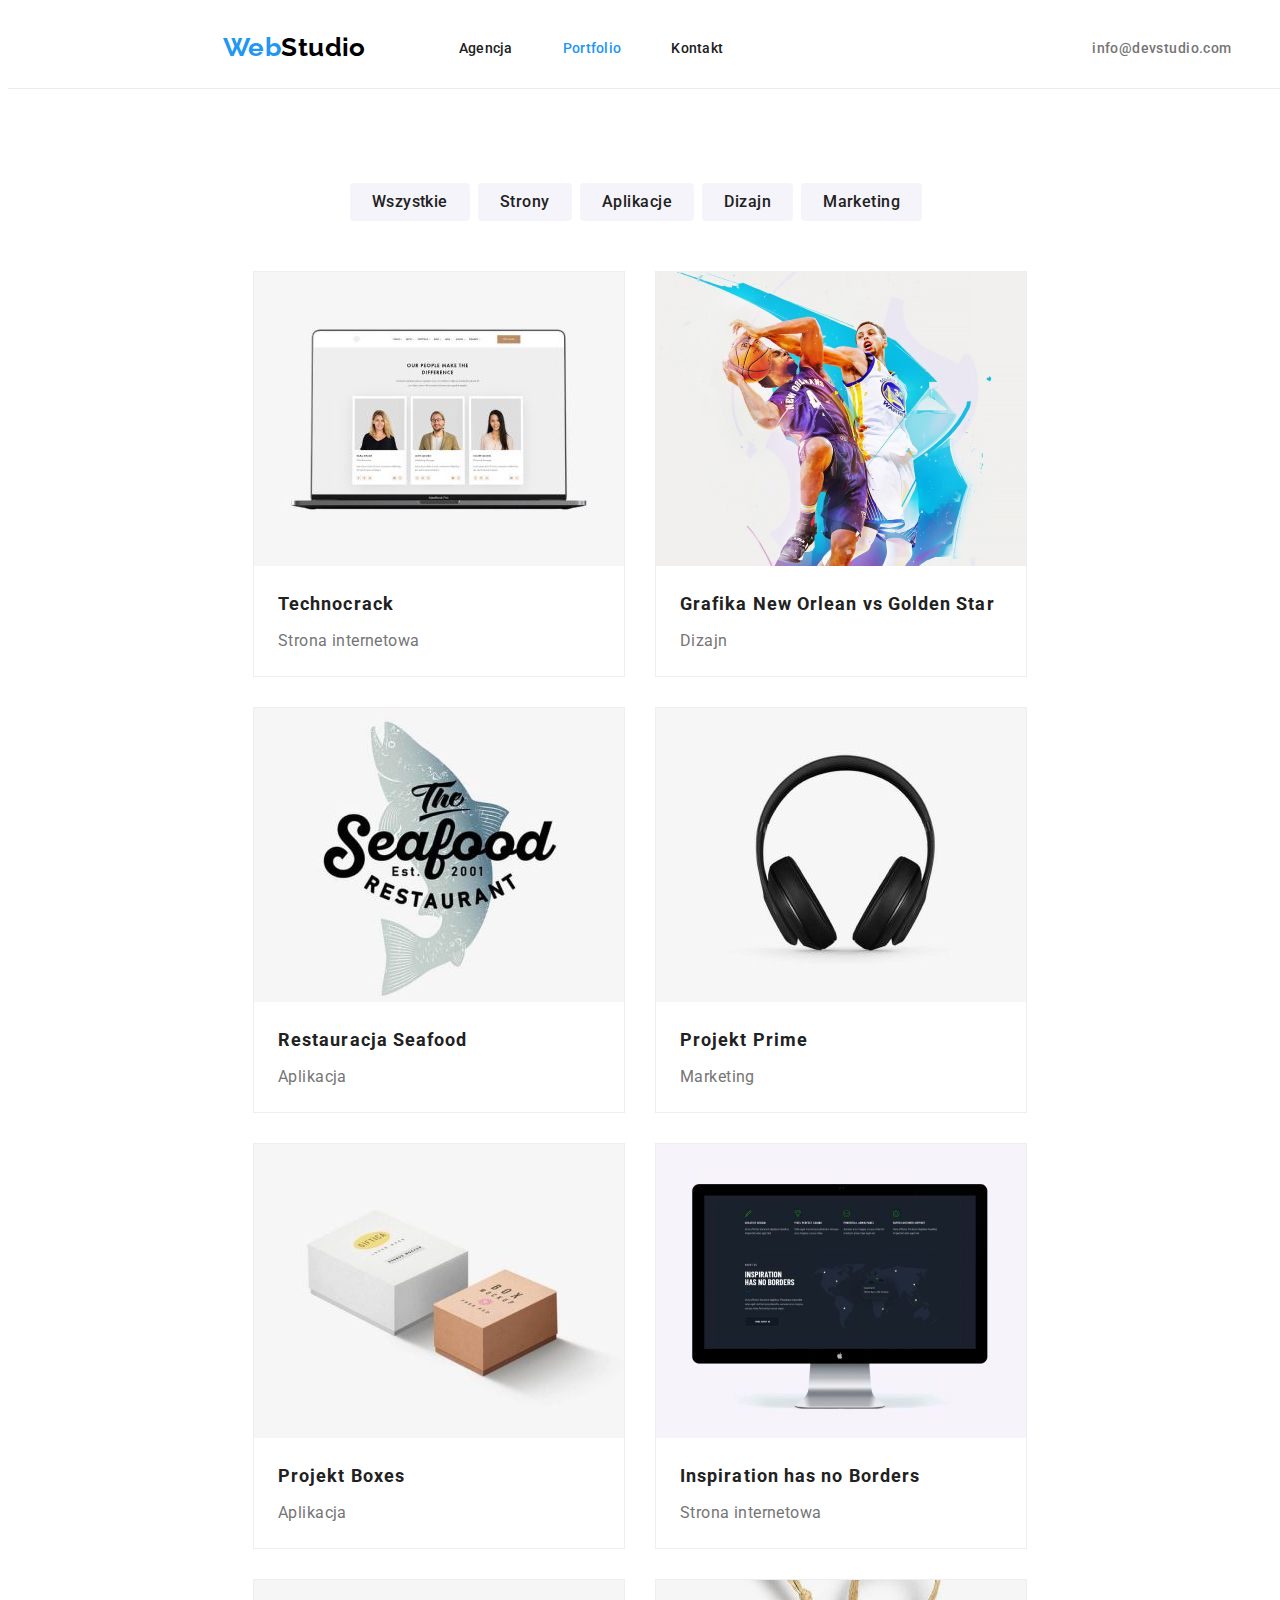
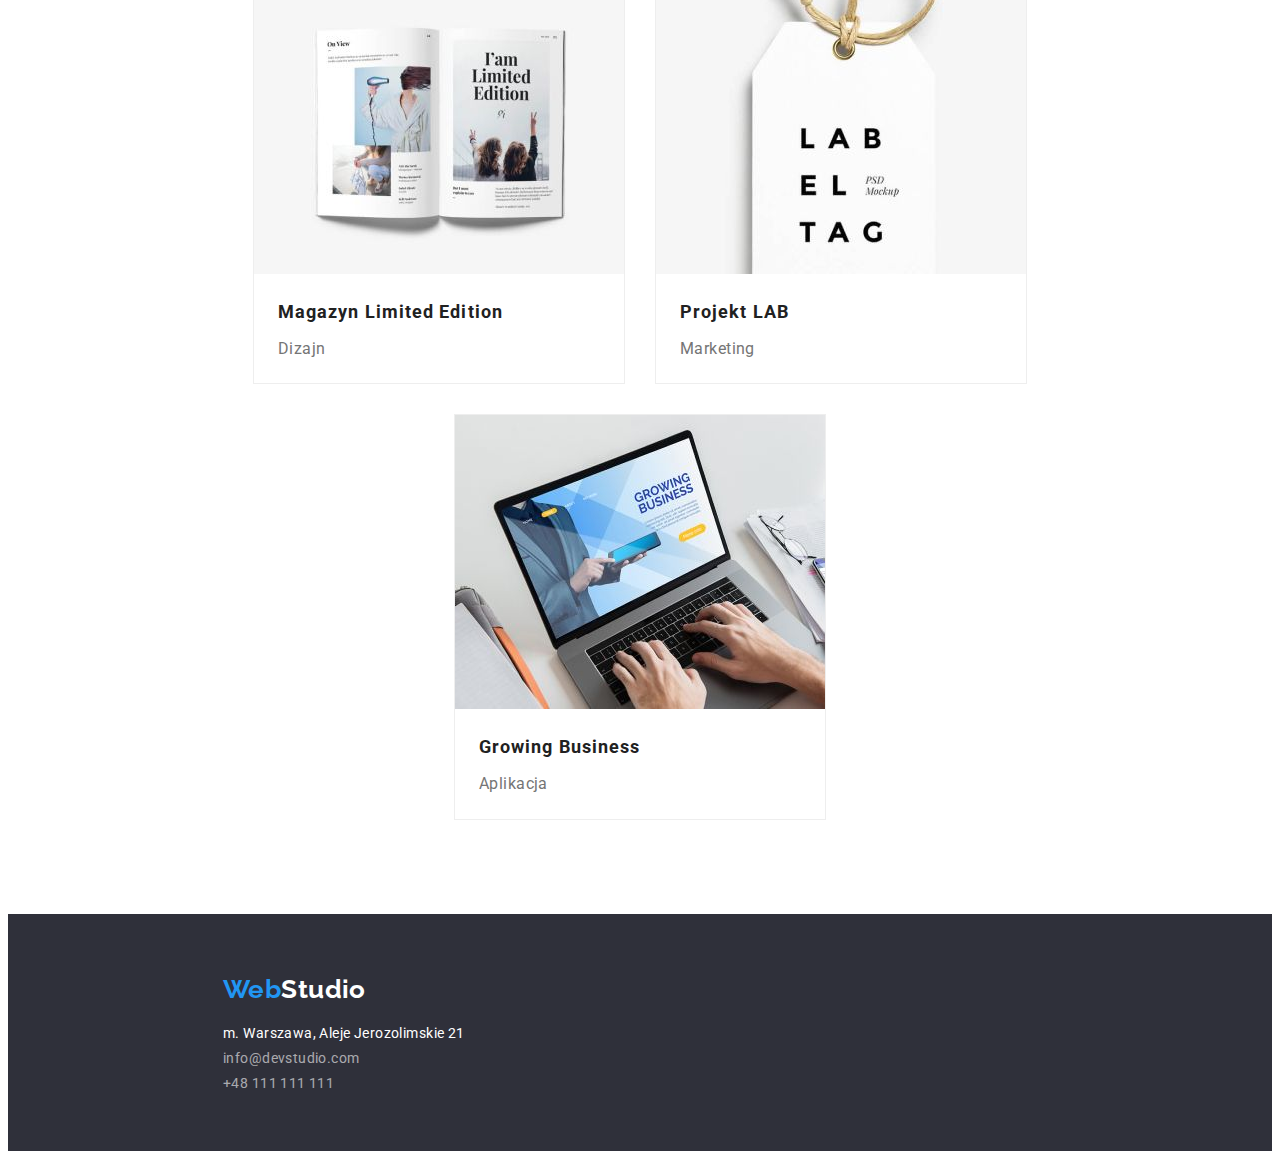
==== commit a055e78e: "Corected styles for banner" ====
--- a/portfolio.html
+++ b/portfolio.html
@@ -8,40 +8,42 @@
         <link rel="stylesheet" href="./css/styles.css" />
         <title>WebStudio</title>
     </head>
-    <body class="container">
-        <header class="no-decoration no-list-style header">
-            <a href="./index.html" class="logo logo-menu"
-                ><span>Web</span>Studio</a
-            >
-            <nav class="link-select">
-                <ul class="menu">
+    <body>
+        <header>
+            <div class="header container">
+                <a href="./index.html" class="logo logo-menu"
+                    ><span>Web</span>Studio</a
+                >
+                <nav class="link-select">
+                    <ul class="menu">
+                        <li>
+                            <a
+                                href="./index.html"
+                                class="menu-navigation"
+                                >Agencja</a
+                            >
+                        </li>
+                        <li>
+                            <a href="./portfolio.html" class="menu-navigation  menu-active"
+                                >Portfolio</a
+                            >
+                        </li>
+                        <li>
+                            <a href="#" class="menu-navigation">Kontakt</a>
+                        </li>
+                    </ul>
+                </nav>
+                <ul class="menu-contact link-select">
                     <li>
-                        <a
-                            href="./index.html"
-                            class="menu-navigation "
-                            >Agencja</a
+                        <a href="mailto:info@devstudio.com"
+                            >info@devstudio.com</a
                         >
                     </li>
                     <li>
-                        <a href="./portfolio.html" class="menu-navigation menu-active"
-                            >Portfolio</a
-                        >
-                    </li>
-                    <li>
-                        <a href="#" class="menu-navigation">Kontakt</a>
+                        <a href="tel:+48111111111">+48 111 111 111</a>
                     </li>
                 </ul>
-            </nav>
-            <ul class="menu-contact link-select">
-                <li>
-                    <a href="mailto:info@devstudio.com"
-                        >info@devstudio.com</a
-                    >
-                </li>
-                <li>
-                    <a href="tel:+48111111111">+48 111 111 111</a>
-                </li>
-            </ul>
+            </div>
         </header>
         <main>
             <section class="portfolio no-list-style section">
--- a/css/styles.css
+++ b/css/styles.css
@@ -56,7 +56,7 @@
 }
 
 .section {
-    padding: 94px 0 94px;
+    padding: 94px 0;
 }
 
 .no-decoration a {
@@ -174,12 +174,10 @@
 }
 
 .banner {
+    display: block;
     background: var(--bannerBackgroundColor);
-    display: flex;
-    flex-direction: column;
-    align-items: center;
-    justify-content: center;
-    padding-bottom: 200px;
+    padding: 200px 0;
+    text-align: center;
 }
 
 .banner-title {
@@ -187,26 +185,25 @@
     font-size: 44px;
     font-family: inherit;
     line-height: 1.36;
-    text-align: center;
     letter-spacing: 0.06em;
     color: var(--whiteColor);
-    width: 700px;
-    padding: 106px 0 30px 0;
+    width: 696px;
+    margin: 0 auto;
+    margin-bottom: 30px;
 }
 
 .banner-button {
     color: var(--whiteColor);
     background: var(--mainPageColor);
     box-shadow: 0px 4px 4px rgba(0, 0, 0, 0.15);
-    border-radius: 4px;
-    width: 200px;
-    height: 50px;
-    font-weight: 700;
-    font-size: 16px;
-    font-family: inherit;
+    border: none;
+    min-width: 200px;
+    font-weight: 700;
+    font-size: 16px;
     line-height: 1.87;
     letter-spacing: 0.06em;
-    cursor: pointer;
+    margin: 0 auto;
+    padding: 10px 41px
 }
 
 .description-list {
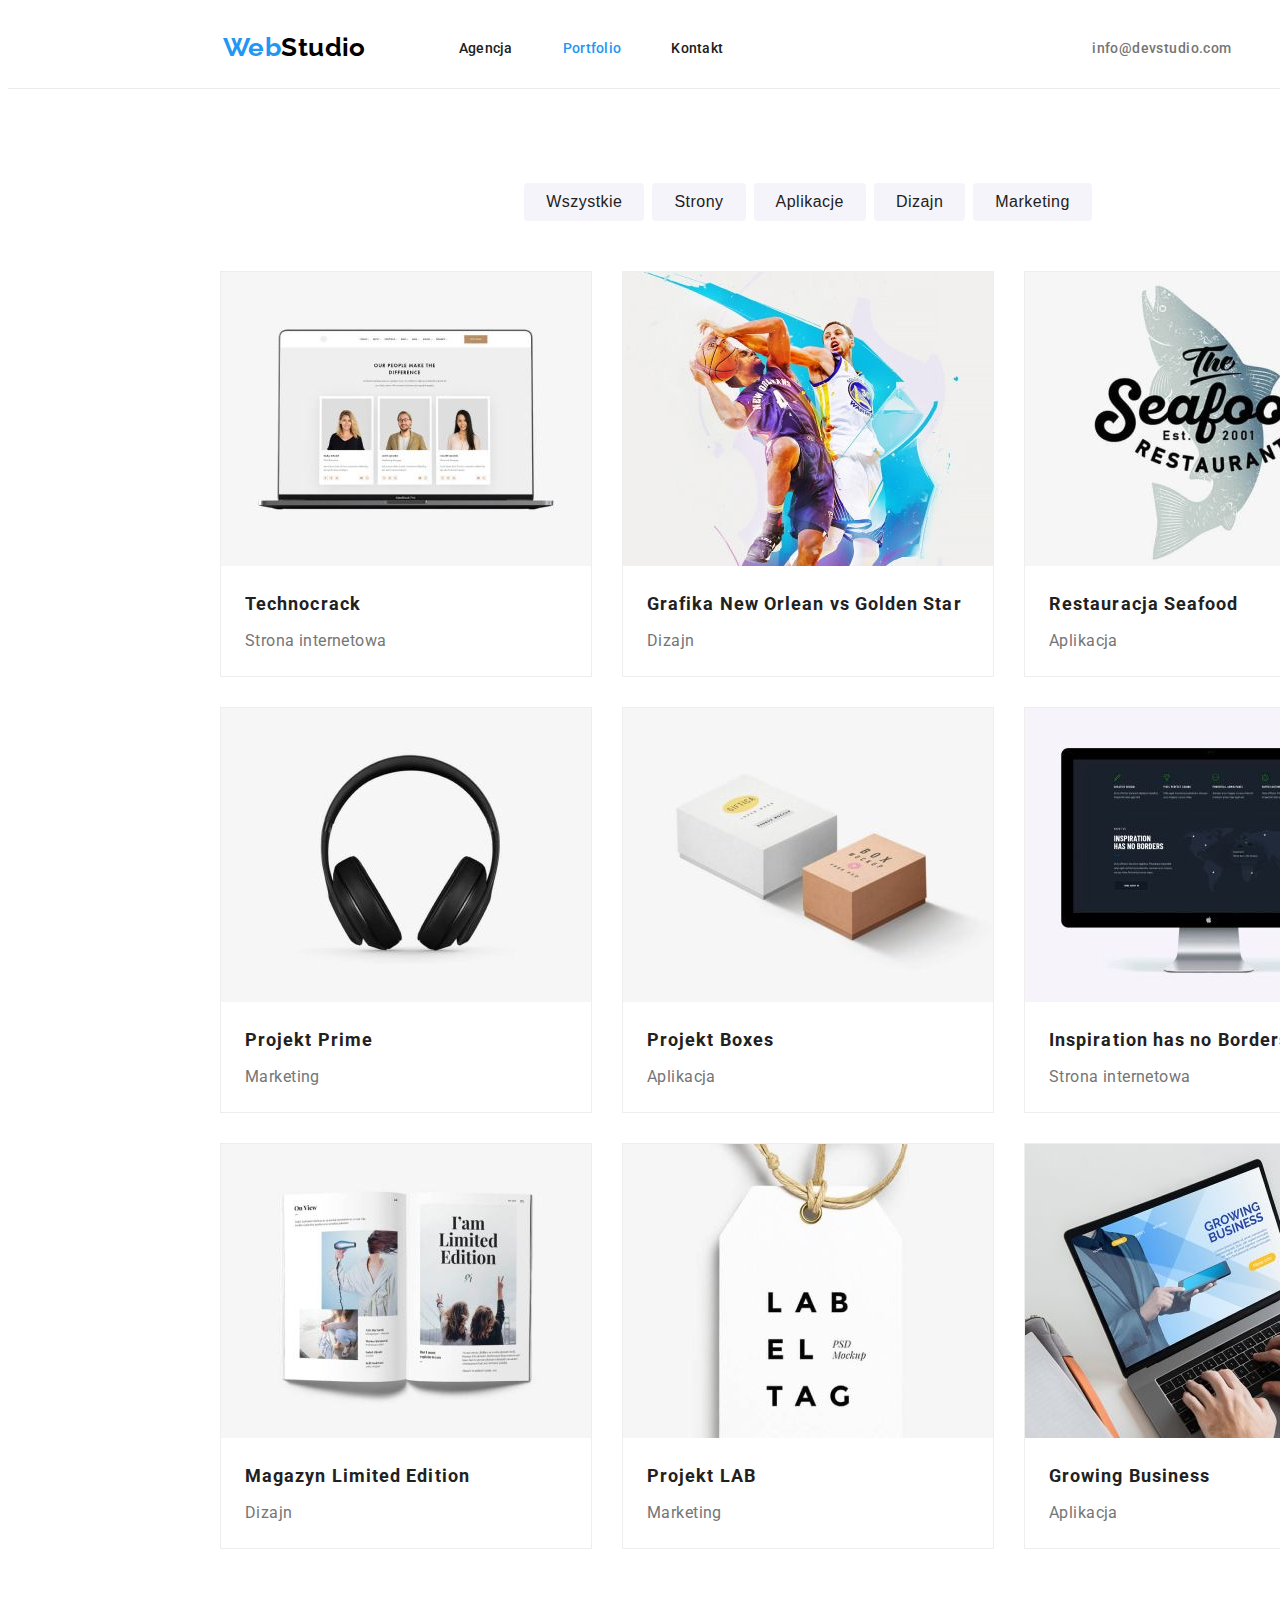
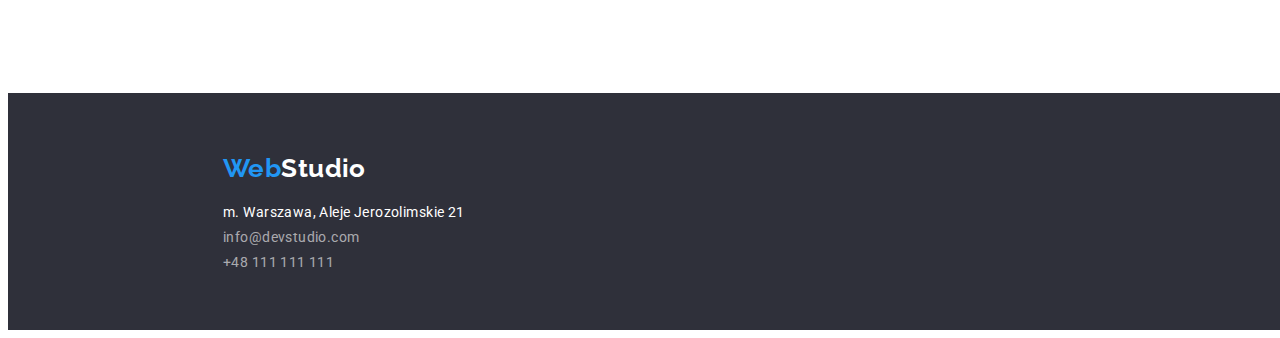
==== commit 78c63d47: "Finished all styles work" ====
--- a/portfolio.html
+++ b/portfolio.html
@@ -4,176 +4,202 @@
         <meta charset="UTF-8" />
         <meta http-equiv="X-UA-Compatible" content="IE=edge" />
         <meta name="viewport" content="width=device-width, initial-scale=1.0" />
-        <link rel="stylesheet" href="https://cdnjs.cloudflare.com/ajax/libs/modern-normalize/1.1.0/modern-normalize.min.css" integrity="sha512-wpPYUAdjBVSE4KJnH1VR1HeZfpl1ub8YT/NKx4PuQ5NmX2tKuGu6U/JRp5y+Y8XG2tV+wKQpNHVUX03MfMFn9Q==" crossorigin="anonymous" referrerpolicy="no-referrer" />
+        <link
+            rel="stylesheet"
+            href="https://cdnjs.cloudflare.com/ajax/libs/modern-normalize/1.1.0/modern-normalize.min.css"
+            integrity="sha512-wpPYUAdjBVSE4KJnH1VR1HeZfpl1ub8YT/NKx4PuQ5NmX2tKuGu6U/JRp5y+Y8XG2tV+wKQpNHVUX03MfMFn9Q=="
+            crossorigin="anonymous"
+            referrerpolicy="no-referrer"
+        />
         <link rel="stylesheet" href="./css/styles.css" />
         <title>WebStudio</title>
     </head>
     <body>
         <header>
-            <div class="header container">
+            <div class="container header">
                 <a href="./index.html" class="logo logo-menu"
                     ><span>Web</span>Studio</a
                 >
-                <nav class="link-select">
-                    <ul class="menu">
+                <nav class="menu">
+                    <ul class="menu-list">
+                        <li>
+                            <a href="./index.html" class="menu-item">Agencja</a>
+                        </li>
                         <li>
                             <a
-                                href="./index.html"
-                                class="menu-navigation"
-                                >Agencja</a
-                            >
-                        </li>
-                        <li>
-                            <a href="./portfolio.html" class="menu-navigation  menu-active"
+                                href="./portfolio.html"
+                                class="menu-item menu-item-active"
                                 >Portfolio</a
                             >
                         </li>
                         <li>
-                            <a href="#" class="menu-navigation">Kontakt</a>
+                            <a href="#" class="menu-item">Kontakt</a>
                         </li>
                     </ul>
                 </nav>
-                <ul class="menu-contact link-select">
+                <ul class="menu menu-contact-list">
                     <li>
-                        <a href="mailto:info@devstudio.com"
+                        <a
+                            class="menu-contact-item"
+                            href="mailto:info@devstudio.com"
                             >info@devstudio.com</a
                         >
                     </li>
                     <li>
-                        <a href="tel:+48111111111">+48 111 111 111</a>
+                        <a class="menu-contact-item" href="tel:+48111111111"
+                            >+48 111 111 111</a
+                        >
                     </li>
                 </ul>
             </div>
         </header>
         <main>
-            <section class="portfolio no-list-style section">
-                <h2 class="visually-hidden">Portfolio</h2>
-                <ul class="portfolio-bottons-list">
-                    <li><button type="button">Wszystkie</button></li>
-                    <li><button type="button">Strony</button></li>
-                    <li><button type="button">Aplikacje</button></li>
-                    <li><button type="button">Dizajn</button></li>
-                    <li><button type="button">Marketing</button></li>
-                </ul>
-                <ul class="portfolio-list">
-                    <li class="portfolio-item">
-                        <img
-                            src="./images/portfolio/laptop.jpg"
-                            alt="laptop displaying three people"
-                            width="370"
-                            height="294"
-                        />
-                        <h3 class="portfolio-item-name">Technocrack</h3>
-                        <p class="portfolio-item-description">Strona internetowa</p>
-                    </li>
-                    <li class="portfolio-item">
-                        <img
-                            src="./images/portfolio/two-men.jpg"
-                            alt="two mens playing basketball"
-                            width="370"
-                            height="294"
-                        />
-                        <h3 class="portfolio-item-name">Grafika New Orlean vs Golden Star</h3>
-                        <p class="portfolio-item-description">Dizajn</p>
-                    </li>
-                    <li class="portfolio-item">
-                        <img
-                            src="./images/portfolio/logo-seafood.jpg"
-                            alt="logo seafood restaurant"
-                            width="370"
-                            height="294"
-                        />
-                        <h3 class="portfolio-item-name">Restauracja Seafood</h3>
-                        <p class="portfolio-item-description">Aplikacja</p>
-                    </li>
-                    <li class="portfolio-item">
-                        <img
-                            src="./images/portfolio/headphones.jpg"
-                            alt="headphones"
-                            width="370"
-                            height="294"
-                        />
-                        <h3 class="portfolio-item-name">Projekt Prime</h3>
-                        <p class="portfolio-item-description">Marketing</p>
-                    </li>
-                    <li class="portfolio-item">
-                        <img
-                            src="./images/portfolio/boxes.jpg"
-                            alt="two boxes"
-                            width="370"
-                            height="294"
-                        />
-                        <h3 class="portfolio-item-name">Projekt Boxes</h3>
-                        <p class="portfolio-item-description">Aplikacja</p>
-                    </li>
-                    <li class="portfolio-item">
-                        <img
-                            src="./images/portfolio/monitor.jpg"
-                            alt="monitor"
-                            width="370"
-                            height="294"
-                        />
-                        <h3 class="portfolio-item-name">Inspiration has no Borders</h3>
-                        <p class="portfolio-item-description">Strona internetowa</p>
-                    </li>
-                    <li class="portfolio-item">
-                        <img
-                            src="./images/portfolio/book.jpg"
-                            alt="open book"
-                            width="370"
-                            height="294"
-                        />
-                        <h3 class="portfolio-item-name">Magazyn Limited Edition</h3>
-                        <p class="portfolio-item-description">Dizajn</p>
-                    </li>
-                    <li class="portfolio-item">
-                        <img
-                            src="./images/portfolio/tag.jpg"
-                            alt="label"
-                            width="370"
-                            height="294"
-                        />
-                        <h3 class="portfolio-item-name">Projekt LAB</h3>
-                        <p class="portfolio-item-description">Marketing</p>
-                    </li>
-                    <li class="portfolio-item">
-                        <img
-                            src="./images/portfolio/laptop-working.jpg"
-                            alt="men working on laptop"
-                            width="370"
-                            height="294"
-                        />
-                        <h3 class="portfolio-item-name">Growing Business</h3>
-                        <p class="portfolio-item-description">Aplikacja</p>
-                    </li>
-                </ul>
+            <section>
+                <div class="section container portfolio">
+                    <h2 class="visually-hidden">Portfolio</h2>
+                    <ul class="portfolio-bottons-list">
+                        <li><button type="button">Wszystkie</button></li>
+                        <li><button type="button">Strony</button></li>
+                        <li><button type="button">Aplikacje</button></li>
+                        <li><button type="button">Dizajn</button></li>
+                        <li><button type="button">Marketing</button></li>
+                    </ul>
+                    <ul class="portfolio-item-list">
+                        <li class="portfolio-item">
+                            <img
+                                src="./images/portfolio/laptop.jpg"
+                                alt="laptop displaying three people"
+                                width="370"
+                                height="294"
+                            />
+                            <h3 class="portfolio-item-name">Technocrack</h3>
+                            <p class="portfolio-item-description">
+                                Strona internetowa
+                            </p>
+                        </li>
+                        <li class="portfolio-item">
+                            <img
+                                src="./images/portfolio/two-men.jpg"
+                                alt="two mens playing basketball"
+                                width="370"
+                                height="294"
+                            />
+                            <h3 class="portfolio-item-name">
+                                Grafika New Orlean vs Golden Star
+                            </h3>
+                            <p class="portfolio-item-description">Dizajn</p>
+                        </li>
+                        <li class="portfolio-item">
+                            <img
+                                src="./images/portfolio/logo-seafood.jpg"
+                                alt="logo seafood restaurant"
+                                width="370"
+                                height="294"
+                            />
+                            <h3 class="portfolio-item-name">
+                                Restauracja Seafood
+                            </h3>
+                            <p class="portfolio-item-description">Aplikacja</p>
+                        </li>
+                        <li class="portfolio-item">
+                            <img
+                                src="./images/portfolio/headphones.jpg"
+                                alt="headphones"
+                                width="370"
+                                height="294"
+                            />
+                            <h3 class="portfolio-item-name">Projekt Prime</h3>
+                            <p class="portfolio-item-description">Marketing</p>
+                        </li>
+                        <li class="portfolio-item">
+                            <img
+                                src="./images/portfolio/boxes.jpg"
+                                alt="two boxes"
+                                width="370"
+                                height="294"
+                            />
+                            <h3 class="portfolio-item-name">Projekt Boxes</h3>
+                            <p class="portfolio-item-description">Aplikacja</p>
+                        </li>
+                        <li class="portfolio-item">
+                            <img
+                                src="./images/portfolio/monitor.jpg"
+                                alt="monitor"
+                                width="370"
+                                height="294"
+                            />
+                            <h3 class="portfolio-item-name">
+                                Inspiration has no Borders
+                            </h3>
+                            <p class="portfolio-item-description">
+                                Strona internetowa
+                            </p>
+                        </li>
+                        <li class="portfolio-item">
+                            <img
+                                src="./images/portfolio/book.jpg"
+                                alt="open book"
+                                width="370"
+                                height="294"
+                            />
+                            <h3 class="portfolio-item-name">
+                                Magazyn Limited Edition
+                            </h3>
+                            <p class="portfolio-item-description">Dizajn</p>
+                        </li>
+                        <li class="portfolio-item">
+                            <img
+                                src="./images/portfolio/tag.jpg"
+                                alt="label"
+                                width="370"
+                                height="294"
+                            />
+                            <h3 class="portfolio-item-name">Projekt LAB</h3>
+                            <p class="portfolio-item-description">Marketing</p>
+                        </li>
+                        <li class="portfolio-item">
+                            <img
+                                src="./images/portfolio/laptop-working.jpg"
+                                alt="men working on laptop"
+                                width="370"
+                                height="294"
+                            />
+                            <h3 class="portfolio-item-name">
+                                Growing Business
+                            </h3>
+                            <p class="portfolio-item-description">Aplikacja</p>
+                        </li>
+                    </ul>
+                </div>
             </section>
         </main>
-        <footer class="footer no-decoration no-list-style">
-            <a href="./index.html" class="logo logo-footer"
-                ><span>Web</span>Studio</a
-            >
-            <address class="footer-navigation link-select">
-                <ul class="footer-list">
-                    <li class="footer-item">
-                        <a
-                            href="https://goo.gl/maps/btFzgZddrcj7EQLm6"
-                            target="_blank"
-                            rel="nofollow noopener"
-                        >
-                            m. Warszawa, Aleje Jerozolimskie 21
-                        </a>
-                    </li>
-                    <li class="footer-item">
-                        <a href="mailto:info@devstudio.com"
-                            >info@devstudio.com</a
-                        >
-                    </li>
-                    <li class="footer-item">
-                        <a href="tel:+48111111111">+48 111 111 111</a>
-                    </li>
-                </ul>
-            </address>
+        <footer>
+            <div class="container footer">
+                <a href="./index.html" class="logo logo-footer"
+                    ><span>Web</span>Studio</a
+                >
+                <address class="footer-navigation link-select">
+                    <ul class="footer-list">
+                        <li class="footer-item">
+                            <a
+                                href="https://goo.gl/maps/btFzgZddrcj7EQLm6"
+                                target="_blank"
+                                rel="nofollow noopener"
+                            >
+                                m. Warszawa, Aleje Jerozolimskie 21
+                            </a>
+                        </li>
+                        <li class="footer-item">
+                            <a href="mailto:info@devstudio.com"
+                                >info@devstudio.com</a
+                            >
+                        </li>
+                        <li class="footer-item">
+                            <a href="tel:+48111111111">+48 111 111 111</a>
+                        </li>
+                    </ul>
+                </address>
+            </div>
         </footer>
     </body>
 </html>
--- a/css/styles.css
+++ b/css/styles.css
@@ -14,17 +14,28 @@
     --portfolioBorderColor: #EEEEEE;
 }
 
-h1, h2, h3, h4, h5, h6, p {
+/*-------------------------------------- GLOBAL STLES --------------------------------------*/
+
+h1,
+h2,
+h3,
+h4,
+h5,
+h6,
+p {
     margin: 0;
 }
 
-ul, ol {
+ul,
+ol {
     list-style: none;
     padding-left: 0;
     margin: 0;
 }
 
-a {
+a,
+li {
+    font-style: normal;
     text-decoration: none;
 }
 
@@ -57,15 +68,6 @@
 
 .section {
     padding: 94px 0;
-}
-
-.no-decoration a {
-    text-decoration: none;
-    font-style: normal;
-}
-
-.no-list-style li {
-    list-style-type: none;
 }
 
 .visually-hidden {
@@ -81,47 +83,49 @@
     overflow: hidden;
 }
 
+/*-------------------------------------- HEADER STLES --------------------------------------*/
+
 .header {
     align-items: center;
     border-bottom: 1px solid var(--headerButtonColor);
 }
 
-.link-select a:hover,
-.link-select a:focus,
-.link-select ul li a:hover,
-.link-select ul li a:focus {
+.menu a:hover,
+.menu a:focus,
+.menu ul li a:hover,
+.menu ul li a:focus {
     color: var(--mainPageColor);
 }
 
-.menu {
+.menu-list {
     display: flex;
     gap: 50px;
 }
 
-.menu-navigation {
+.menu-item {
     font-weight: 500;
     line-height: 16px;
     letter-spacing: 0.02em;
     color: var(--secondaryPageColor);
-    
-}
-
-.menu-active {
-    color: var(--mainPageColor);
-
-}
-
-.menu-contact {
+}
+
+.menu-contact-list {
     display: flex;
     margin-left: auto;
     margin-right: 215px;
     gap: 50px;
 }
 
-.menu-contact a {
+.menu-contact-item {
     color: var(--contactColor);
     font-weight: 500;
 }
+
+.menu-item-active {
+    color: var(--mainPageColor);
+}
+
+/*-------------------------------------- LOGO STLES --------------------------------------*/
 
 .logo {
     font-family: 'Raleway', sans-serif;
@@ -131,21 +135,23 @@
     color: var(--blackColor);
 }
 
+.logo span {
+    color: var(--mainPageColor);
+}
+
 .logo-menu {
     margin: 0 93px 0 215px;
     padding: 24px 0 25px;
 }
 
-.logo span {
-    color: var(--mainPageColor);
-}
-
 .logo-footer {
     color: var(--whiteColor);
     margin: 0 0 20px 215px;
     padding-top: 60px;
 }
 
+/*-------------------------------------- FOOTER STLES --------------------------------------*/
+
 .footer {
     background: var(--bannerBackgroundColor);
     display: flex;
@@ -172,6 +178,8 @@
 .footer-navigation li:first-child a {
     color: var(--whiteColor);
 }
+
+/*-------------------------------------- BANNER STLES --------------------------------------*/
 
 .banner {
     display: block;
@@ -206,39 +214,42 @@
     padding: 10px 41px
 }
 
+/*-------------------------------------- DESCRIPTION STLES --------------------------------------*/
+
 .description-list {
     display: flex;
     justify-content: center;
+    gap: 30px;
+    margin: 0 auto;
 }
 
 .description-item {
     width: 270px;
-    margin: 0 30px;
-}
-
-.description-subtitle {
+}
+
+.description-item-subtitle {
     font-weight: 700;
     font-size: 14px;
     line-height: 1.14;
     color: var(--secondaryPageColor);
 }
 
-.description-content {
+.description-item-content {
     line-height: 1.71;
     color: var(--contactColor);
 }
 
+/*-------------------------------------- ABOUT US STLES --------------------------------------*/
+
 .about_us {
     padding-top: 0;
+    display: block;
 }
 
 .about_us-list {
     display: flex;
     justify-content: center;
-}
-
-.about_us-item {
-    margin: 0 30px;
+    gap: 30px;
 }
 
 .about_us-title {
@@ -250,16 +261,26 @@
     padding-bottom: 50px;
 }
 
+/*-------------------------------------- CREW STLES --------------------------------------*/
+
 .crew {
     background: var(--buttonColor);
-    display: flex;
-    flex-direction: column;
-    align-items: center;
+    display: block;
 }
 
 .crew-list {
     display: flex;
     justify-content: center;
+    gap: 30px;
+}
+
+.crew-title {
+    font-weight: 700;
+    font-size: 36px;
+    line-height: 1.16;
+    text-align: center;
+    color: var(--secondaryPageColor);
+    margin-bottom: 50px;
 }
 
 .crew-item {
@@ -267,19 +288,9 @@
     background: var(--whiteColor);
     box-shadow: 0px 1px 3px rgba(0, 0, 0, 0.12), 0px 1px 1px rgba(0, 0, 0, 0.14), 0px 2px 1px rgba(0, 0, 0, 0.2);
     border-radius: 0px 0px 4px 4px;
-    margin: 0 30px;
-}
-
-.crew-title {
-    font-weight: 700;
-    font-size: 36px;
-    line-height: 1.16;
-    text-align: center;
-    color: var(--secondaryPageColor);
-    padding-bottom: 50px;
-}
-
-.crew-name {
+}
+
+.crew-item-name {
     font-weight: 500;
     font-size: 16px;
     line-height: 1.18;
@@ -288,7 +299,7 @@
     margin: 30px 0 10px;
 }
 
-.crew-position {
+.crew-item-position {
     font-size: 16px;
     line-height: 1.18;
     text-align: center;
@@ -298,58 +309,53 @@
 
 /*-------------------------------------- PORTFOLIO STLES --------------------------------------*/
 
-.portfolio h3 {
+.portfolio {
+    display: block;
+}
+
+.portfolio-bottons-list {
+    display: flex;
+    justify-content: center;
+    gap: 8px;
+}
+
+.portfolio button {
+    font-weight: 500;
+    font-size: 16px;
+    line-height: 1.62;
+    letter-spacing: 0.03em;
+    text-align: center;
+    background: var(--buttonColor);
+    color: var(--secondaryPageColor);
+    padding: 6px 22px;
+}
+
+.portfolio-item-list {
+    display: flex;
+    justify-content: center;
+    flex-wrap: wrap;
+    gap: 30px;
+    margin: 50px 210px;
+}
+
+.portfolio-item {
+    border: 1px solid var(--portfolioBorderColor);
+}
+
+.portfolio-item-name {
     font-weight: 700;
     font-size: 18px;
     line-height: 2;
     letter-spacing: 0.06em;
     color: var(--secondaryPageColor);
-}
-
-.portfolio p {
+    margin: 20px 0 4px 24px;
+}
+
+.portfolio-item-description {
     font-size: 16px;
     line-height: 1.87;
     color: var(--contactColor);
-}
-
-.portfolio button {
-    font-weight: 500;
-    font-size: 16px;
-    font-family: inherit;
-    line-height: 1.62;
-    letter-spacing: 0.03em;
-    text-align: center;
-    border-radius: 4px;
-    background: var(--buttonColor);
-    color: var(--secondaryPageColor);
-    cursor: pointer;
-    padding: 6px 22px 6px 22px;
-    margin-right: 8px;
-}
-
-.portfolio-bottons-list{
-    display: flex;
-    justify-content: center;
-}
-
-.portfolio-item {
-    border: 1px solid var(--portfolioBorderColor);
-}
-
-.portfolio-item-name {
-    padding: 20px 0 4px 24px;
-}
-
-.portfolio-item-description {
-    padding: 0 0 20px 24px;
-}
-
-.portfolio-list {
-    display: flex;
-    justify-content: center;
-    flex-wrap: wrap;
-    gap: 30px 30px;
-    padding: 50px 100px 0 100px;
+    margin: 0 0 20px 24px;
 }
 
 .portfolio button:hover,
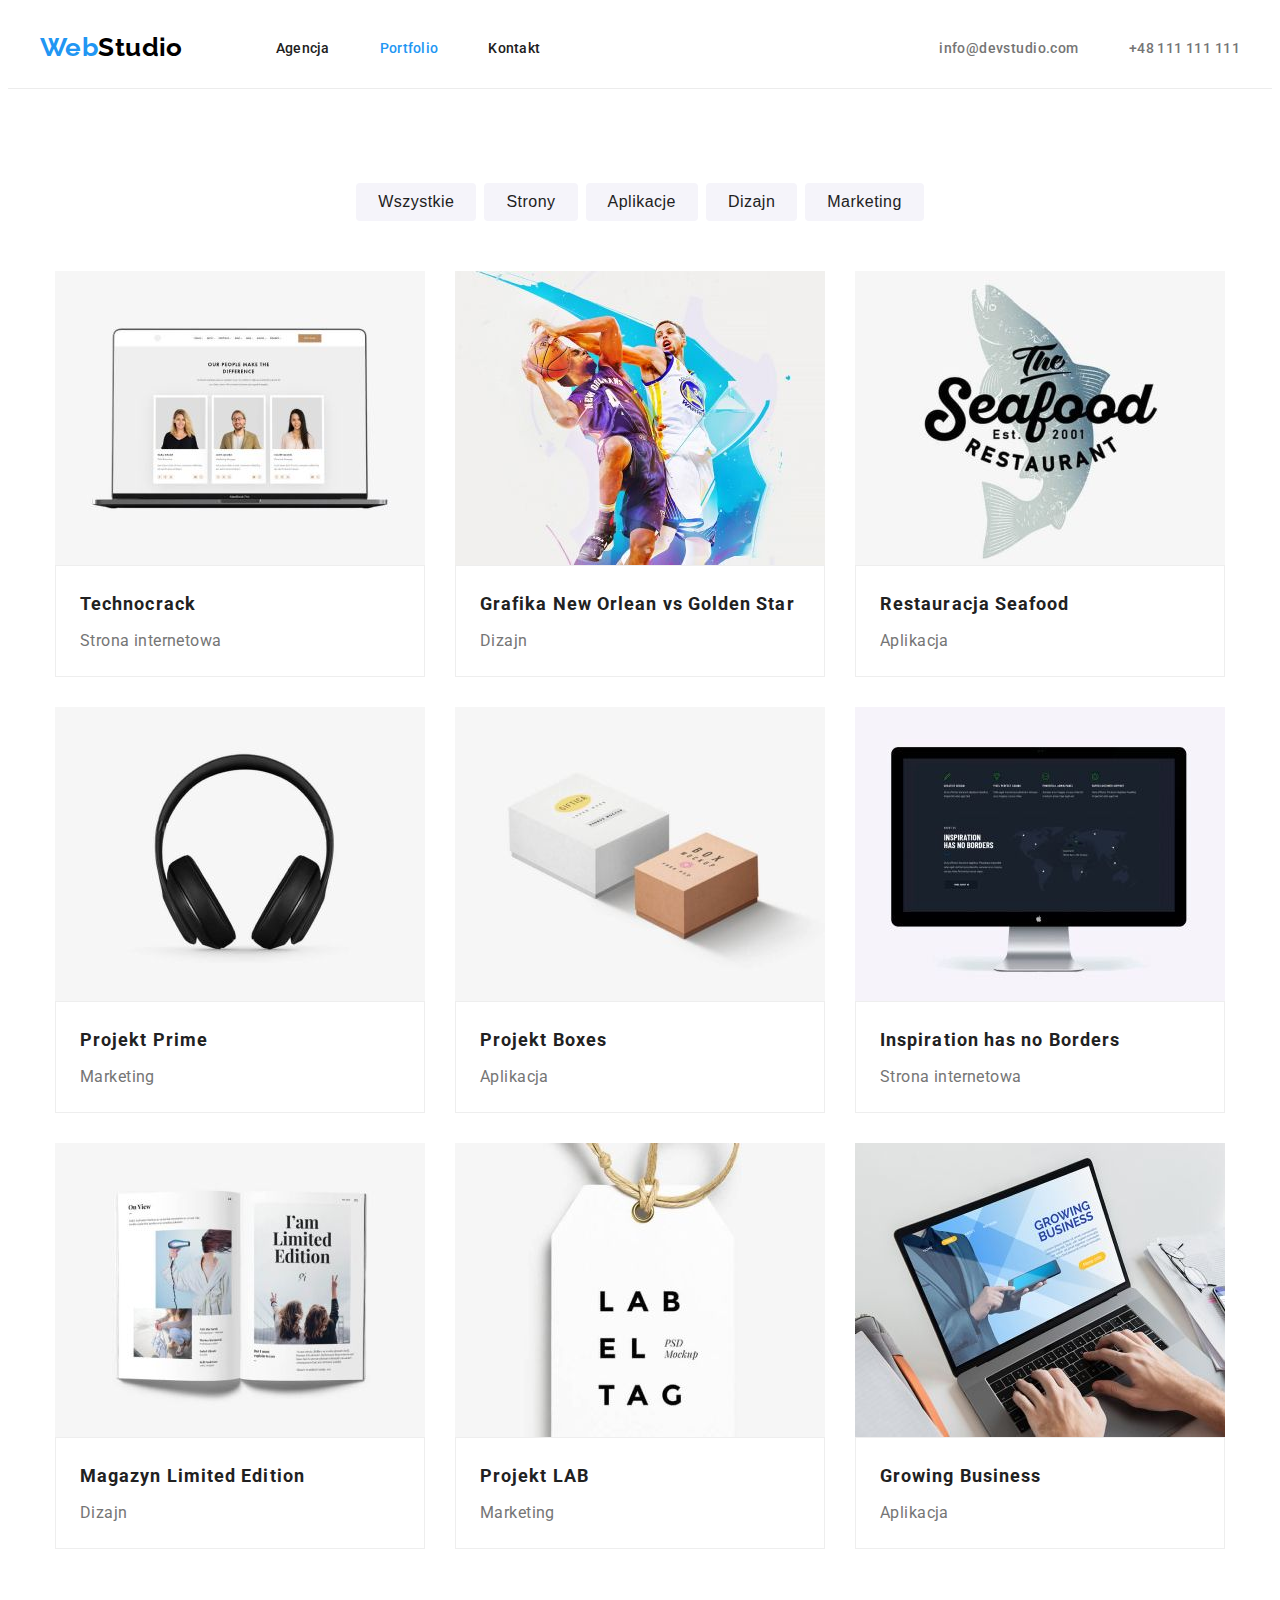
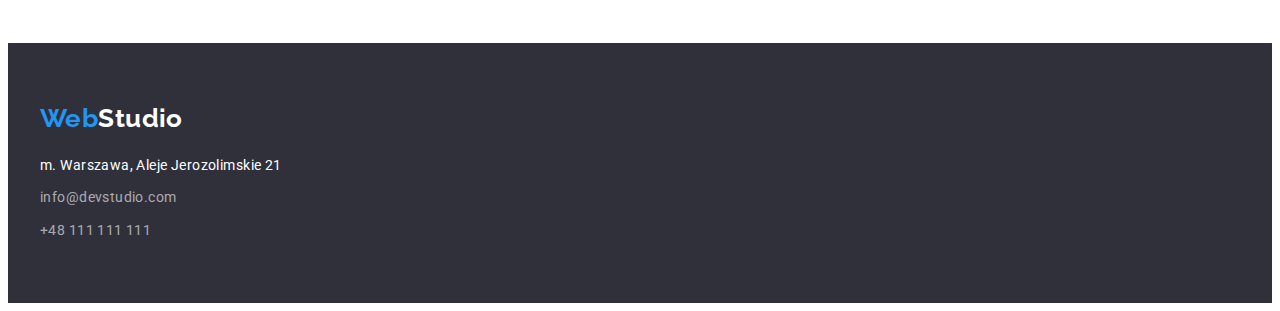
==== commit 0e4cfd51: "Added all necessary corrections" ====
--- a/portfolio.html
+++ b/portfolio.html
@@ -15,8 +15,8 @@
         <title>WebStudio</title>
     </head>
     <body>
-        <header>
-            <div class="container header">
+        <header class="header">
+            <div class="container header-container">
                 <a href="./index.html" class="logo logo-menu"
                     ><span>Web</span>Studio</a
                 >
@@ -54,9 +54,9 @@
             </div>
         </header>
         <main>
-            <section>
-                <div class="section container portfolio">
-                    <h2 class="visually-hidden">Portfolio</h2>
+            <section class="section portfolio">
+                <div class="container">
+                    <h1 class="visually-hidden">Portfolio</h1>
                     <ul class="portfolio-bottons-list">
                         <li><button type="button">Wszystkie</button></li>
                         <li><button type="button">Strony</button></li>
@@ -72,10 +72,12 @@
                                 width="370"
                                 height="294"
                             />
-                            <h3 class="portfolio-item-name">Technocrack</h3>
-                            <p class="portfolio-item-description">
-                                Strona internetowa
-                            </p>
+                            <div class="portfolio-item-container">
+                                <h3 class="portfolio-item-name">Technocrack</h3>
+                                <p class="portfolio-item-description">
+                                    Strona internetowa
+                                </p>
+                            </div>
                         </li>
                         <li class="portfolio-item">
                             <img
@@ -84,10 +86,12 @@
                                 width="370"
                                 height="294"
                             />
-                            <h3 class="portfolio-item-name">
-                                Grafika New Orlean vs Golden Star
-                            </h3>
-                            <p class="portfolio-item-description">Dizajn</p>
+                            <div class="portfolio-item-container">
+                                <h3 class="portfolio-item-name">
+                                    Grafika New Orlean vs Golden Star
+                                </h3>
+                                <p class="portfolio-item-description">Dizajn</p>
+                            </div>
                         </li>
                         <li class="portfolio-item">
                             <img
@@ -96,10 +100,14 @@
                                 width="370"
                                 height="294"
                             />
-                            <h3 class="portfolio-item-name">
-                                Restauracja Seafood
-                            </h3>
-                            <p class="portfolio-item-description">Aplikacja</p>
+                            <div class="portfolio-item-container">
+                                <h3 class="portfolio-item-name">
+                                    Restauracja Seafood
+                                </h3>
+                                <p class="portfolio-item-description">
+                                    Aplikacja
+                                </p>
+                            </div>
                         </li>
                         <li class="portfolio-item">
                             <img
@@ -108,8 +116,14 @@
                                 width="370"
                                 height="294"
                             />
-                            <h3 class="portfolio-item-name">Projekt Prime</h3>
-                            <p class="portfolio-item-description">Marketing</p>
+                            <div class="portfolio-item-container">
+                                <h3 class="portfolio-item-name">
+                                    Projekt Prime
+                                </h3>
+                                <p class="portfolio-item-description">
+                                    Marketing
+                                </p>
+                            </div>
                         </li>
                         <li class="portfolio-item">
                             <img
@@ -118,8 +132,14 @@
                                 width="370"
                                 height="294"
                             />
-                            <h3 class="portfolio-item-name">Projekt Boxes</h3>
-                            <p class="portfolio-item-description">Aplikacja</p>
+                            <div class="portfolio-item-container">
+                                <h3 class="portfolio-item-name">
+                                    Projekt Boxes
+                                </h3>
+                                <p class="portfolio-item-description">
+                                    Aplikacja
+                                </p>
+                            </div>
                         </li>
                         <li class="portfolio-item">
                             <img
@@ -128,12 +148,14 @@
                                 width="370"
                                 height="294"
                             />
-                            <h3 class="portfolio-item-name">
-                                Inspiration has no Borders
-                            </h3>
-                            <p class="portfolio-item-description">
-                                Strona internetowa
-                            </p>
+                            <div class="portfolio-item-container">
+                                <h3 class="portfolio-item-name">
+                                    Inspiration has no Borders
+                                </h3>
+                                <p class="portfolio-item-description">
+                                    Strona internetowa
+                                </p>
+                            </div>
                         </li>
                         <li class="portfolio-item">
                             <img
@@ -142,10 +164,12 @@
                                 width="370"
                                 height="294"
                             />
-                            <h3 class="portfolio-item-name">
-                                Magazyn Limited Edition
-                            </h3>
-                            <p class="portfolio-item-description">Dizajn</p>
+                            <div class="portfolio-item-container">
+                                <h3 class="portfolio-item-name">
+                                    Magazyn Limited Edition
+                                </h3>
+                                <p class="portfolio-item-description">Dizajn</p>
+                            </div>
                         </li>
                         <li class="portfolio-item">
                             <img
@@ -154,8 +178,12 @@
                                 width="370"
                                 height="294"
                             />
-                            <h3 class="portfolio-item-name">Projekt LAB</h3>
-                            <p class="portfolio-item-description">Marketing</p>
+                            <div class="portfolio-item-container">
+                                <h3 class="portfolio-item-name">Projekt LAB</h3>
+                                <p class="portfolio-item-description">
+                                    Marketing
+                                </p>
+                            </div>
                         </li>
                         <li class="portfolio-item">
                             <img
@@ -164,21 +192,25 @@
                                 width="370"
                                 height="294"
                             />
-                            <h3 class="portfolio-item-name">
-                                Growing Business
-                            </h3>
-                            <p class="portfolio-item-description">Aplikacja</p>
+                            <div class="portfolio-item-container">
+                                <h3 class="portfolio-item-name">
+                                    Growing Business
+                                </h3>
+                                <p class="portfolio-item-description">
+                                    Aplikacja
+                                </p>
+                            </div>
                         </li>
                     </ul>
                 </div>
             </section>
         </main>
-        <footer>
-            <div class="container footer">
+        <footer class="footer">
+            <div class="container">
                 <a href="./index.html" class="logo logo-footer"
                     ><span>Web</span>Studio</a
                 >
-                <address class="footer-navigation link-select">
+                <address class="footer-navigation">
                     <ul class="footer-list">
                         <li class="footer-item">
                             <a
--- a/css/styles.css
+++ b/css/styles.css
@@ -61,9 +61,9 @@
 }
 
 .container {
-    display: flex;
+    width: 1200px;
     margin: 0 auto;
-    width: 1600px;
+    padding: 0 15px;
 }
 
 .section {
@@ -86,8 +86,12 @@
 /*-------------------------------------- HEADER STLES --------------------------------------*/
 
 .header {
+    border-bottom: 1px solid var(--headerButtonColor);
+}
+
+.header-container {
+    display: flex;
     align-items: center;
-    border-bottom: 1px solid var(--headerButtonColor);
 }
 
 .menu a:hover,
@@ -112,7 +116,6 @@
 .menu-contact-list {
     display: flex;
     margin-left: auto;
-    margin-right: 215px;
     gap: 50px;
 }
 
@@ -140,35 +143,31 @@
 }
 
 .logo-menu {
-    margin: 0 93px 0 215px;
+    margin-right: 93px;
     padding: 24px 0 25px;
 }
 
 .logo-footer {
     color: var(--whiteColor);
-    margin: 0 0 20px 215px;
-    padding-top: 60px;
 }
 
 /*-------------------------------------- FOOTER STLES --------------------------------------*/
 
 .footer {
     background: var(--bannerBackgroundColor);
-    display: flex;
-    flex-direction: column;
-    justify-content: center;
-}
-
-.footer-list {
-    margin: 0 0 0 215px;
-}
-
-.footer-list li:last-child {
-    padding-bottom: 60px;
-}
-
-.footer-item {
-    padding-bottom: 9px;
+    padding: 60px 0;
+}
+
+.footer-item:not(:last-child) {
+    margin-bottom: 9px;
+}
+
+.footer-item a {
+    line-height: 1.71;
+}
+
+.footer-navigation {
+    margin-top: 20px;
 }
 
 .footer-navigation a {
@@ -182,7 +181,6 @@
 /*-------------------------------------- BANNER STLES --------------------------------------*/
 
 .banner {
-    display: block;
     background: var(--bannerBackgroundColor);
     padding: 200px 0;
     text-align: center;
@@ -232,6 +230,7 @@
     font-size: 14px;
     line-height: 1.14;
     color: var(--secondaryPageColor);
+    margin-bottom: 10px;
 }
 
 .description-item-content {
@@ -243,7 +242,6 @@
 
 .about_us {
     padding-top: 0;
-    display: block;
 }
 
 .about_us-list {
@@ -258,7 +256,7 @@
     line-height: 1.16;
     text-align: center;
     color: var(--secondaryPageColor);
-    padding-bottom: 50px;
+    margin-bottom: 50px;
 }
 
 /*-------------------------------------- CREW STLES --------------------------------------*/
@@ -290,13 +288,17 @@
     border-radius: 0px 0px 4px 4px;
 }
 
+.crew-item-container {
+    padding: 30px 0;
+}
+
 .crew-item-name {
     font-weight: 500;
     font-size: 16px;
     line-height: 1.18;
     text-align: center;
     color: var(--secondaryPageColor);
-    margin: 30px 0 10px;
+    margin-bottom: 10px;
 }
 
 .crew-item-position {
@@ -304,20 +306,9 @@
     line-height: 1.18;
     text-align: center;
     color: var(--contactColor);
-    padding: 0 0 30px;
 }
 
 /*-------------------------------------- PORTFOLIO STLES --------------------------------------*/
-
-.portfolio {
-    display: block;
-}
-
-.portfolio-bottons-list {
-    display: flex;
-    justify-content: center;
-    gap: 8px;
-}
 
 .portfolio button {
     font-weight: 500;
@@ -330,16 +321,23 @@
     padding: 6px 22px;
 }
 
+.portfolio-bottons-list {
+    display: flex;
+    justify-content: center;
+    gap: 8px;
+    margin-bottom: 50px;
+}
+
 .portfolio-item-list {
     display: flex;
     justify-content: center;
     flex-wrap: wrap;
     gap: 30px;
-    margin: 50px 210px;
-}
-
-.portfolio-item {
+}
+
+.portfolio-item-container {
     border: 1px solid var(--portfolioBorderColor);
+    padding: 20px 24px;
 }
 
 .portfolio-item-name {
@@ -348,14 +346,13 @@
     line-height: 2;
     letter-spacing: 0.06em;
     color: var(--secondaryPageColor);
-    margin: 20px 0 4px 24px;
+    margin-bottom: 4px;
 }
 
 .portfolio-item-description {
     font-size: 16px;
     line-height: 1.87;
     color: var(--contactColor);
-    margin: 0 0 20px 24px;
 }
 
 .portfolio button:hover,
